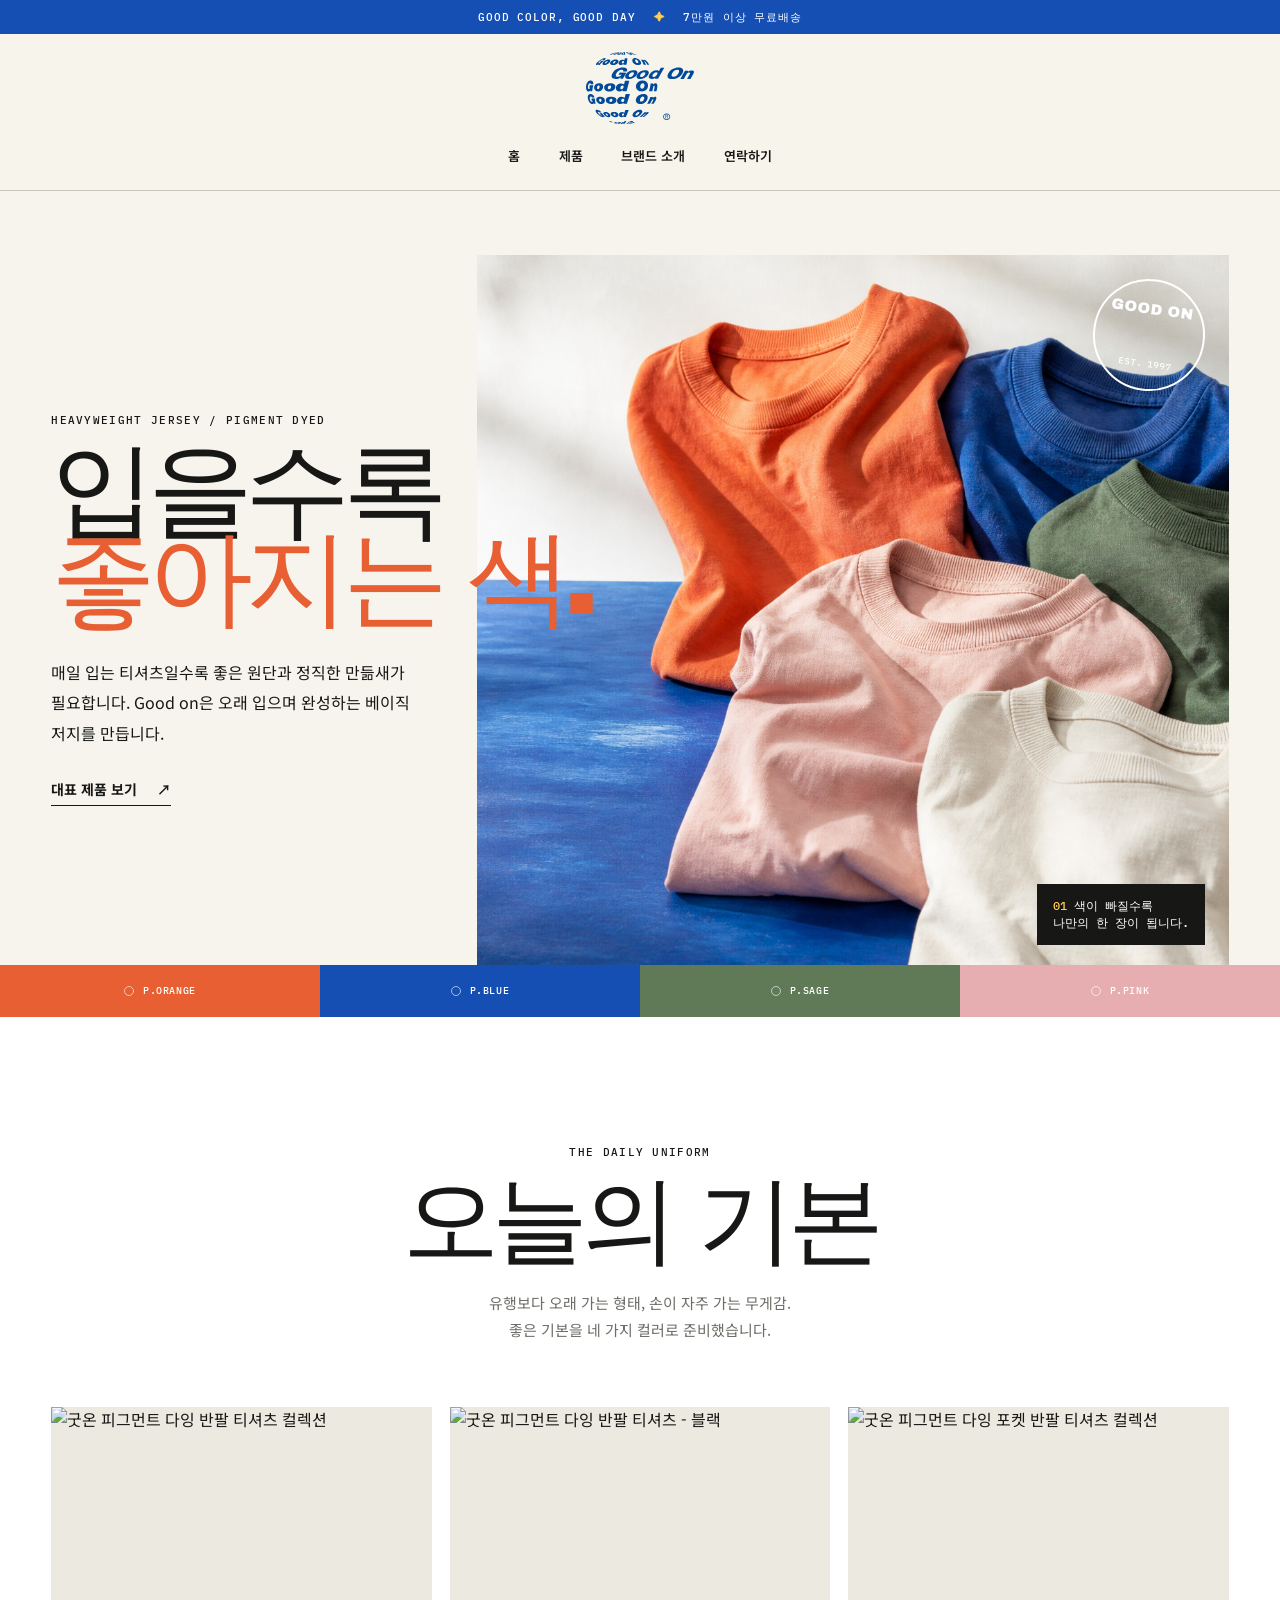
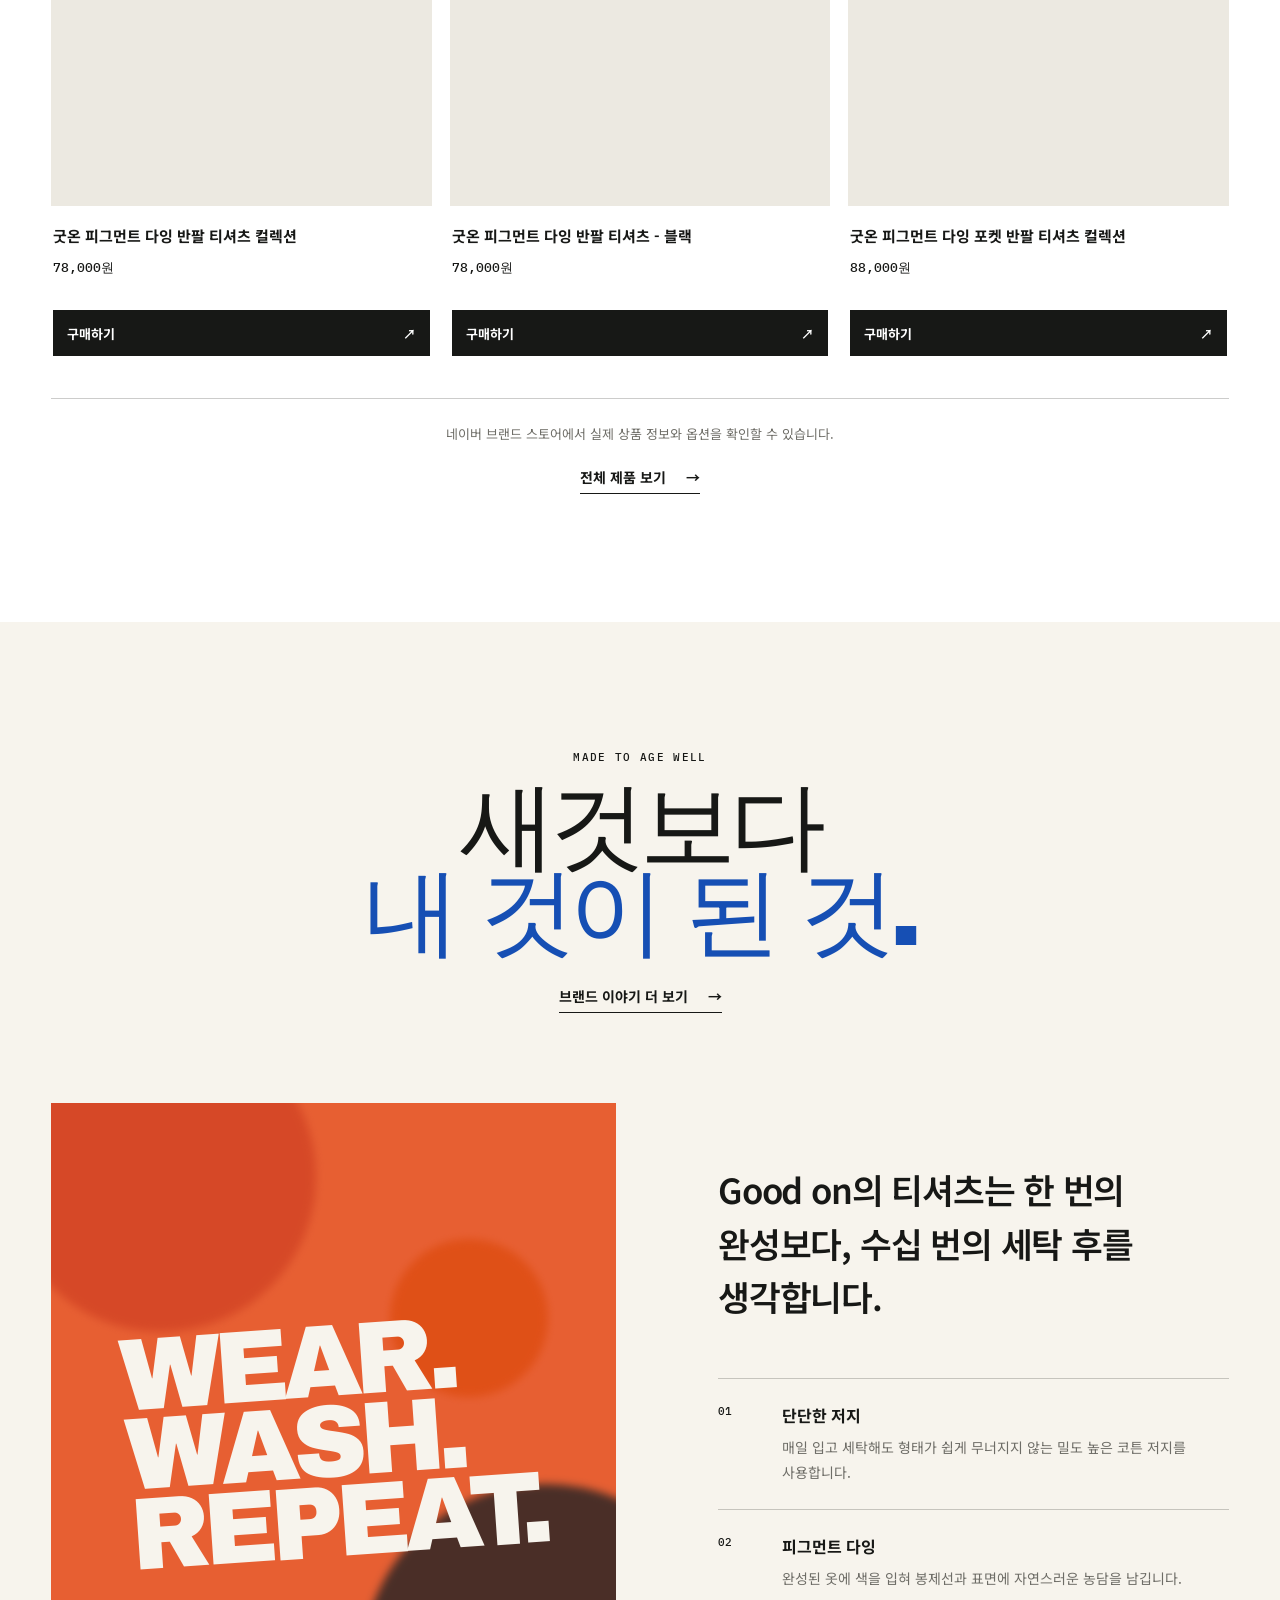
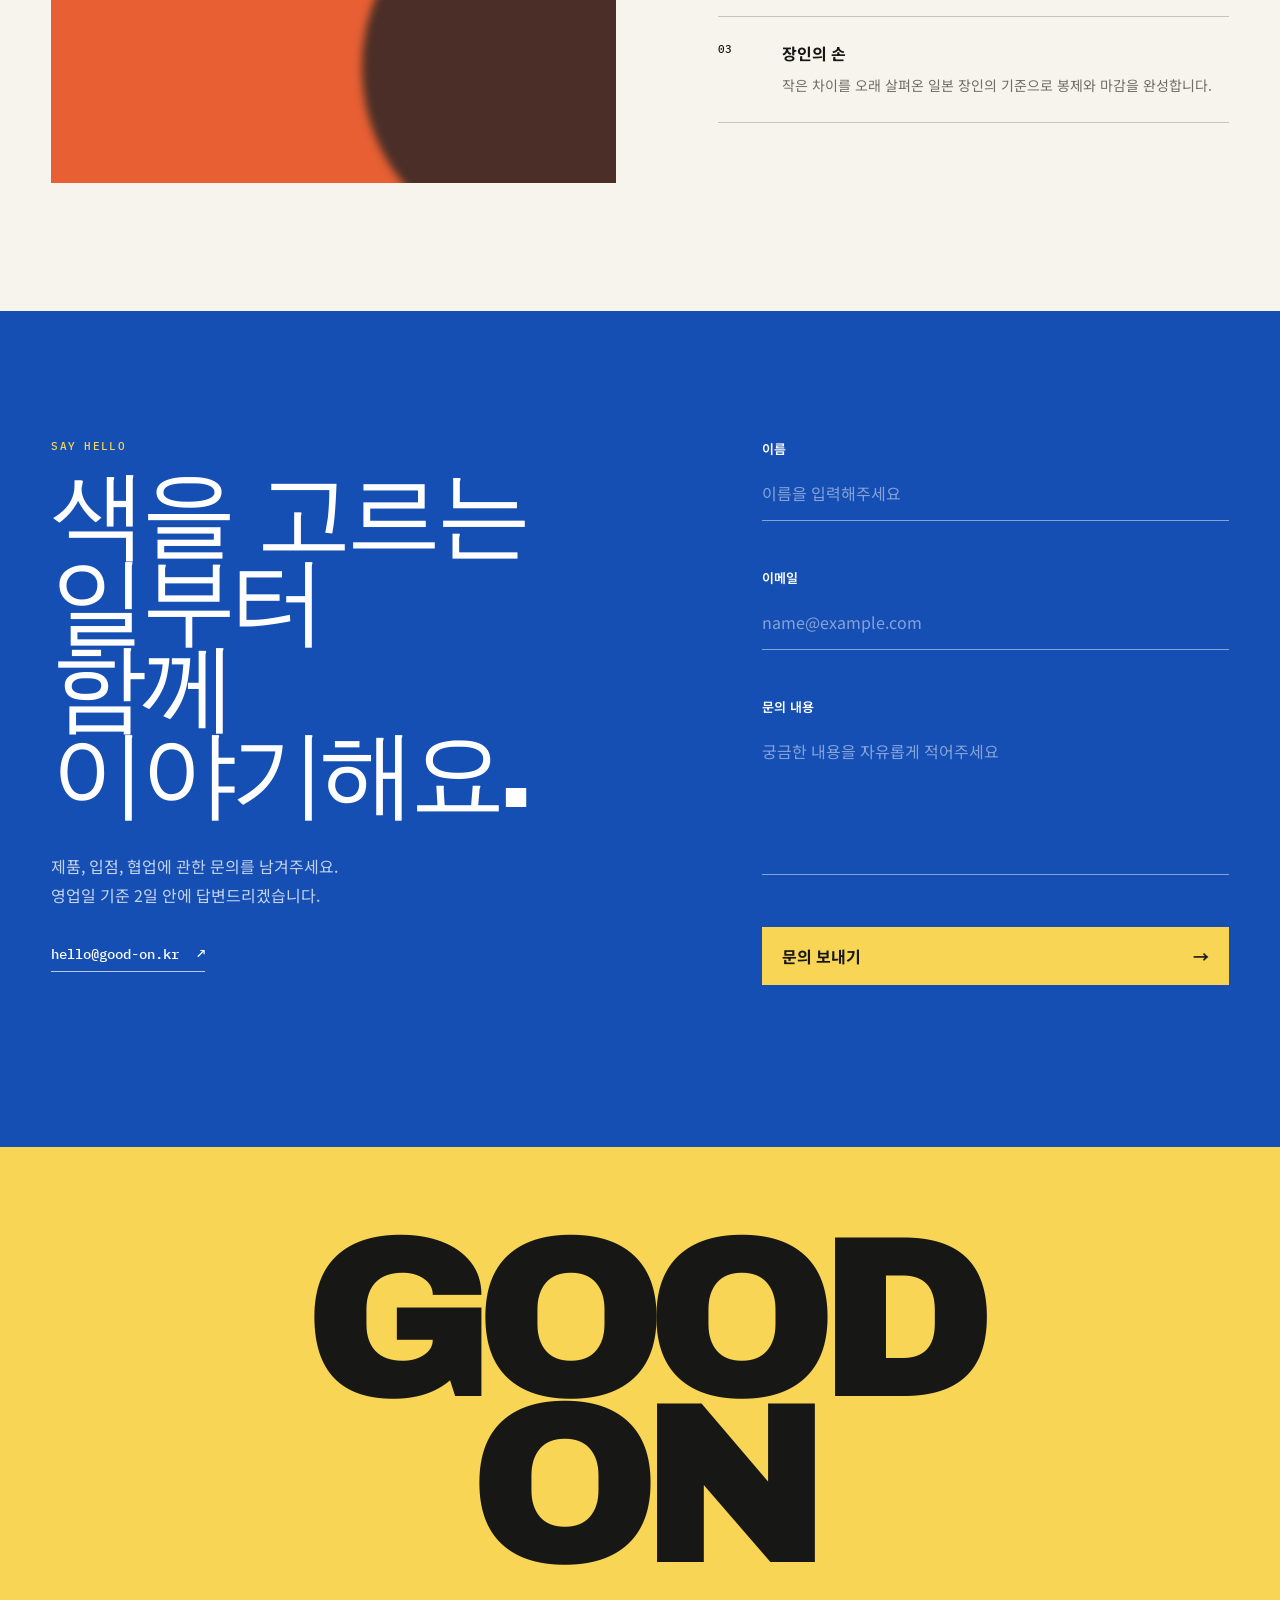
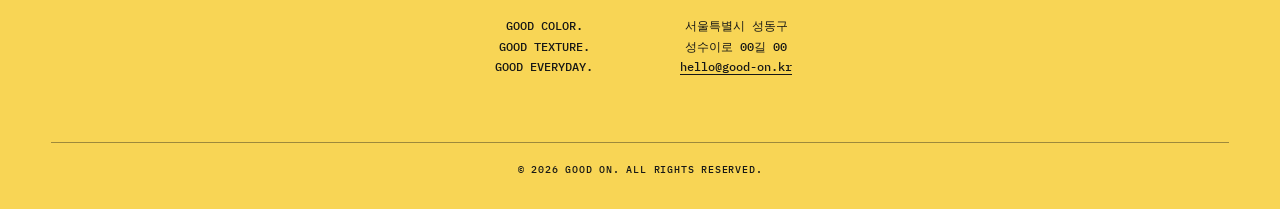
==== index.html @ 2b056177 "Use supplied Good On logo" ====
<!doctype html>
<html lang="ko">
<head>
  <meta charset="utf-8">
  <meta name="viewport" content="width=device-width, initial-scale=1">
  <meta name="description" content="매일 손이 가는 색과 촉감, Good on의 피그먼트 다잉 베이직 저지 컬렉션을 만나보세요.">
  <meta name="theme-color" content="#f7f4ed">
  <title>Good on — 오래 입을수록 좋아지는 티셔츠</title>
  <link rel="preconnect" href="https://fonts.googleapis.com">
  <link rel="preconnect" href="https://fonts.gstatic.com" crossorigin>
  <link href="https://fonts.googleapis.com/css2?family=Archivo+Black&family=IBM+Plex+Mono:wght@400;500&family=Noto+Sans+KR:wght@400;500;600;700&display=swap" rel="stylesheet">
  <link rel="stylesheet" href="styles.css">
</head>
<body>
  <a class="skip-link" href="#main">본문 바로가기</a>

  <div class="announcement" aria-label="안내">
    <p>GOOD COLOR, GOOD DAY <span aria-hidden="true">✦</span> 7만원 이상 무료배송</p>
  </div>

  <header class="site-header" data-header>
    <a class="brand-mark" href="#home" aria-label="Good on 홈">
      <img src="assets/logo_blue.svg" alt="" width="332" height="219" aria-hidden="true">
    </a>

    <nav class="desktop-nav" aria-label="주요 메뉴">
      <a href="#home">홈</a>
      <a href="products.html">제품</a>
      <a href="about.html">브랜드 소개</a>
      <a href="#contact">연락하기</a>
    </nav>

    <button class="menu-toggle" type="button" aria-expanded="false" aria-controls="mobile-menu" data-menu-toggle onclick="toggleMobileMenu()">
      <span class="menu-label">메뉴</span>
      <span class="menu-lines" aria-hidden="true"><i></i><i></i></span>
    </button>

    <nav class="mobile-menu" id="mobile-menu" aria-label="모바일 메뉴" data-mobile-menu hidden>
      <a href="#home">홈</a>
      <a href="products.html">제품</a>
      <a href="about.html">브랜드 소개</a>
      <a href="#contact">연락하기</a>
    </nav>
  </header>

  <main id="main">
    <section class="hero" id="home" aria-labelledby="hero-title">
      <div class="hero-copy reveal">
        <p class="eyebrow">HEAVYWEIGHT JERSEY / PIGMENT DYED</p>
        <h1 id="hero-title"><span>입을수록</span><span>좋아지는 색.</span></h1>
        <p class="hero-lede">매일 입는 티셔츠일수록 좋은 원단과 정직한 만듦새가 필요합니다. Good on은 오래 입으며 완성하는 베이직 저지를 만듭니다.</p>
        <a class="text-link" href="products.html">대표 제품 보기 <span aria-hidden="true">↗</span></a>
      </div>

      <div class="hero-visual reveal" aria-label="다양한 피그먼트 컬러의 Good on 티셔츠">
        <img src="assets/good-on-jersey-hero.png" alt="오렌지, 블루, 그린, 핑크, 아이보리 색상의 피그먼트 다잉 티셔츠" width="1536" height="1024">
        <div class="hero-stamp" aria-hidden="true"><span>GOOD ON</span><small>EST. 1997</small></div>
        <p class="image-note"><span>01</span> 색이 빠질수록<br>나만의 한 장이 됩니다.</p>
      </div>

      <div class="color-ribbon" aria-label="이번 시즌 대표 컬러">
        <span style="--swatch:#e75f32">P.ORANGE</span>
        <span style="--swatch:#164fb4">P.BLUE</span>
        <span style="--swatch:#607a57">P.SAGE</span>
        <span style="--swatch:#e7aeb1">P.PINK</span>
      </div>
    </section>

    <section class="products section-pad" id="products" aria-labelledby="products-title">
      <div class="section-heading reveal">
        <div>
          <p class="eyebrow">THE DAILY UNIFORM</p>
          <h2 id="products-title">오늘의 기본</h2>
        </div>
        <p>유행보다 오래 가는 형태, 손이 자주 가는 무게감.<br>좋은 기본을 네 가지 컬러로 준비했습니다.</p>
      </div>

      <div class="product-grid" data-products data-product-source="products.json" data-limit="3" aria-live="polite" aria-busy="true">
        <p class="product-loading">대표 제품을 불러오는 중입니다.</p>
      </div>
      <div class="products-footer">
        <p>네이버 브랜드 스토어에서 실제 상품 정보와 옵션을 확인할 수 있습니다.</p>
        <a class="text-link" href="products.html">전체 제품 보기 <span aria-hidden="true">→</span></a>
      </div>
    </section>

    <section class="story" id="story" aria-labelledby="story-title">
      <div class="story-intro section-pad reveal">
        <p class="eyebrow">MADE TO AGE WELL</p>
        <h2 id="story-title">새것보다<br><em>내 것이 된 것.</em></h2>
        <a class="text-link story-more" href="about.html">브랜드 이야기 더 보기 <span aria-hidden="true">→</span></a>
      </div>

      <div class="story-grid section-pad">
        <div class="story-color-field reveal" aria-hidden="true">
          <span class="wash wash-a"></span><span class="wash wash-b"></span><span class="wash wash-c"></span>
          <p>WEAR.<br>WASH.<br>REPEAT.</p>
        </div>
        <div class="story-copy reveal">
          <p class="story-lead">Good on의 티셔츠는 한 번의 완성보다, 수십 번의 세탁 후를 생각합니다.</p>
          <div class="story-points">
            <article><span>01</span><div><h3>단단한 저지</h3><p>매일 입고 세탁해도 형태가 쉽게 무너지지 않는 밀도 높은 코튼 저지를 사용합니다.</p></div></article>
            <article><span>02</span><div><h3>피그먼트 다잉</h3><p>완성된 옷에 색을 입혀 봉제선과 표면에 자연스러운 농담을 남깁니다.</p></div></article>
            <article><span>03</span><div><h3>장인의 손</h3><p>작은 차이를 오래 살펴온 일본 장인의 기준으로 봉제와 마감을 완성합니다.</p></div></article>
          </div>
        </div>
      </div>
    </section>

    <section class="contact section-pad" id="contact" aria-labelledby="contact-title">
      <div class="contact-copy reveal">
        <p class="eyebrow">SAY HELLO</p>
        <h2 id="contact-title">색을 고르는 일부터<br>함께 이야기해요.</h2>
        <p>제품, 입점, 협업에 관한 문의를 남겨주세요.<br>영업일 기준 2일 안에 답변드리겠습니다.</p>
        <a href="mailto:hello@good-on.kr">hello@good-on.kr <span aria-hidden="true">↗</span></a>
      </div>

      <form class="contact-form reveal" novalidate data-contact-form>
        <div class="field">
          <label for="name">이름</label>
          <input id="name" name="name" type="text" autocomplete="name" placeholder="이름을 입력해주세요" aria-describedby="name-error">
          <p class="field-error" id="name-error" aria-live="polite"></p>
        </div>
        <div class="field">
          <label for="email">이메일</label>
          <input id="email" name="email" type="email" autocomplete="email" placeholder="name@example.com" aria-describedby="email-error">
          <p class="field-error" id="email-error" aria-live="polite"></p>
        </div>
        <div class="field">
          <label for="message">문의 내용</label>
          <textarea id="message" name="message" rows="5" placeholder="궁금한 내용을 자유롭게 적어주세요" aria-describedby="message-error" style="resize: none"></textarea>
          <p class="field-error" id="message-error" aria-live="polite"></p>
        </div>
        <button class="submit-button" type="submit"><span>문의 보내기</span><span aria-hidden="true">→</span></button>
        <p class="form-status" role="status" aria-live="polite" data-form-status></p>
      </form>
    </section>
  </main>

  <footer class="site-footer">
    <div class="footer-logo" aria-label="Good on">GOOD<br>ON</div>
    <div class="footer-meta">
      <p>GOOD COLOR.<br>GOOD TEXTURE.<br>GOOD EVERYDAY.</p>
      <p>서울특별시 성동구<br>성수이로 00길 00<br><a href="mailto:hello@good-on.kr">hello@good-on.kr</a></p>
    </div>
    <p class="copyright">© <span data-year></span> GOOD ON. ALL RIGHTS RESERVED.</p>
  </footer>

  <script src="script.js"></script>
</body>
</html>
---- styles.css ----
:root {
  --paper: #f7f4ed;
  --ink: #171816;
  --orange: #e75f32;
  --blue: #164fb4;
  --sage: #607a57;
  --pink: #e7aeb1;
  --line: rgba(23, 24, 22, .22);
  --muted: #6e6d67;
  --focus: #0b57d0;
  --track: #e4dfd5;
  --thumb: #6f706a;
  --thumb-hover: #3d3e3a;
  --font-display: "Archivo Black", Impact, sans-serif;
  --font-body: "Noto Sans KR", sans-serif;
  --font-mono: "IBM Plex Mono", monospace;
}

* { box-sizing: border-box; }
html { scroll-behavior: smooth; scrollbar-color: var(--thumb) var(--track); scrollbar-width: thin; }
body { margin: 0; color: var(--ink); background: var(--paper); font-family: var(--font-body); word-break: keep-all; }
body.menu-open { overflow: hidden; }
::-webkit-scrollbar { width: 10px; height: 10px; }
::-webkit-scrollbar-track { background: var(--track); }
::-webkit-scrollbar-thumb { background: var(--thumb); border: 2px solid var(--track); border-radius: 999px; }
::-webkit-scrollbar-thumb:hover { background: var(--thumb-hover); }
img { display: block; max-width: 100%; }
a { color: inherit; text-decoration: none; }
button, input, textarea { font: inherit; }
button, a { -webkit-tap-highlight-color: transparent; }
button { cursor: pointer; }
::selection { color: var(--paper); background: var(--blue); }

.skip-link { position: fixed; z-index: 1000; top: 10px; left: 10px; padding: 12px 16px; color: #fff; background: var(--ink); transform: translateY(-140%); transition: transform .2s ease; }
.skip-link:focus { transform: translateY(0); }
:focus-visible { outline: 3px solid var(--focus); outline-offset: 4px; }

.announcement { display: grid; place-items: center; min-height: 34px; padding: 6px 20px; color: #fff; background: var(--blue); font: 500 11px/1.3 var(--font-mono); letter-spacing: .08em; text-align: center; }
.announcement p { margin: 0; }
.announcement span { margin: 0 10px; color: #ffcc54; }

.site-header { position: relative; z-index: 50; display: grid; justify-items: center; gap: 10px; min-height: 116px; padding: 18px clamp(20px, 4vw, 64px) 13px; border-bottom: 1px solid var(--line); background: rgba(247, 244, 237, .96); }
.site-header.is-sticky { position: sticky; top: 0; min-height: 96px; padding-block: 12px 10px; box-shadow: 0 6px 24px rgba(23, 24, 22, .07); }
.brand-mark { display: inline-flex; align-items: center; justify-content: center; }
.brand-mark img { width: clamp(96px, 8.5vw, 118px); height: auto; }
.desktop-nav { display: flex; justify-content: center; gap: clamp(22px, 3vw, 46px); font-size: 13px; font-weight: 600; }
.desktop-nav a { position: relative; padding: 12px 0; }
.desktop-nav a::after { position: absolute; right: 0; bottom: 6px; left: 0; height: 2px; background: var(--orange); content: ""; transform: scaleX(0); transition: transform .2s ease; }
.desktop-nav a:hover::after, .desktop-nav a:focus-visible::after, .desktop-nav a[aria-current="page"]::after { transform: scaleX(1); }
.menu-toggle { position: absolute; top: 50%; right: clamp(20px, 4vw, 64px); display: none; align-items: center; gap: 10px; padding: 10px 0; border: 0; background: transparent; transform: translateY(-50%); }
.menu-lines { display: grid; gap: 6px; width: 24px; }
.menu-lines i { display: block; height: 2px; background: currentColor; transition: transform .25s ease; }
.mobile-menu { position: fixed; inset: 128px 0 0; z-index: 40; padding: 30px 24px; background: var(--paper); }
.mobile-menu a { display: block; padding: 18px 0; border-bottom: 1px solid var(--line); font: 400 36px/1 var(--font-display); }
.mobile-menu a[aria-current="page"] { color: var(--orange); }

.eyebrow { margin: 0 0 18px; font: 500 11px/1.4 var(--font-mono); letter-spacing: .12em; }
.section-pad { padding: clamp(78px, 10vw, 150px) clamp(20px, 4vw, 64px); }

.hero { display: grid; grid-template-columns: minmax(330px, .82fr) 1.45fr; min-height: calc(100svh - 128px); padding: clamp(36px, 5vw, 76px) clamp(20px, 4vw, 64px) 0; overflow: hidden; }
.hero-copy { align-self: center; z-index: 2; padding-right: clamp(20px, 4vw, 70px); }
.hero h1 { margin: 0; font: 400 clamp(58px, 8.2vw, 138px)/.84 var(--font-display); letter-spacing: -.075em; }
.hero h1 span { display: block; white-space: nowrap; }
.hero h1 span:last-child { color: var(--orange); }
.hero-lede { max-width: 500px; margin: 34px 0 28px; font-size: clamp(15px, 1.25vw, 18px); line-height: 1.9; }
.text-link { display: inline-flex; align-items: center; gap: 20px; padding-bottom: 6px; border-bottom: 1px solid currentColor; font-size: 14px; font-weight: 700; }
.text-link span { transition: transform .2s ease; }
.text-link:hover span { transform: translate(3px, -3px); }
.hero-visual { position: relative; align-self: center; height: clamp(620px, calc(100svh - 190px), 820px); min-height: 0; background: var(--blue); overflow: hidden; }
.hero-visual img { width: 100%; height: 100%; min-height: 0; object-fit: cover; object-position: center; }
.hero-stamp { position: absolute; top: 24px; right: 24px; display: grid; place-items: center; width: 112px; height: 112px; color: #fff; border: 2px solid #fff; border-radius: 50%; font: 400 15px/1 var(--font-display); transform: rotate(8deg); }
.hero-stamp small { font: 500 9px/1 var(--font-mono); letter-spacing: .1em; }
.image-note { position: absolute; right: 24px; bottom: 20px; margin: 0; padding: 13px 16px; color: #fff; background: var(--ink); font: 500 12px/1.45 var(--font-mono); }
.image-note span { color: #ffcc54; }
.color-ribbon { grid-column: 1 / -1; display: grid; grid-template-columns: repeat(4, 1fr); min-height: 52px; margin: 0 calc(clamp(20px, 4vw, 64px) * -1); align-self: end; }
.color-ribbon span { display: flex; align-items: center; justify-content: center; gap: 9px; color: #fff; background: var(--swatch); font: 500 10px/1 var(--font-mono); letter-spacing: .06em; }
.color-ribbon span::before { width: 8px; height: 8px; border: 1px solid rgba(255,255,255,.6); border-radius: 50%; content: ""; }

.products { background: #fff; }
.section-heading { display: grid; justify-items: center; gap: 24px; margin-bottom: 64px; text-align: center; }
.section-heading h2, .story h2, .contact h2 { margin: 0; font: 400 clamp(52px, 7.5vw, 116px)/.9 var(--font-display); letter-spacing: -.065em; }
.section-heading > p { max-width: 560px; margin: 0; color: var(--muted); font-size: 15px; line-height: 1.8; }
.product-grid { display: grid; grid-template-columns: repeat(3, 1fr); gap: 18px; }
.product-card { display: flex; min-width: 0; flex-direction: column; }
.product-image { position: relative; aspect-ratio: 1 / 1.05; overflow: hidden; background: #ece9e1; }
.product-image::after { position: absolute; inset: auto 0 0; height: 22%; background: linear-gradient(transparent, rgba(0,0,0,.14)); content: ""; opacity: 0; transition: opacity .3s ease; }
.product-image img { width: 100%; height: 100%; object-fit: cover; transition: transform .5s cubic-bezier(.2,.7,.2,1); }
.product-card:hover .product-image img { transform: scale(1.035); }
.product-card:hover .product-image::after { opacity: 1; }
.product-info { display: flex; min-height: 150px; flex: 1; flex-direction: column; align-items: stretch; padding: 18px 2px 0; }
.product-info h3 { margin: 0; font-size: 15px; line-height: 1.55; }
.product-price { display: block; margin-top: 12px; font: 500 13px/1.4 var(--font-mono); }
.buy-button { display: flex; align-items: center; justify-content: space-between; min-height: 46px; margin-top: auto; padding: 0 14px; color: #fff; background: var(--ink); font-size: 13px; font-weight: 700; transition: color .2s ease, background .2s ease, transform .2s ease; }
.buy-button:hover { color: var(--ink); background: #f8d555; }
.buy-button:active { transform: translateY(2px); }
.products-footer { display: grid; justify-items: center; gap: 22px; margin-top: 42px; padding-top: 24px; border-top: 1px solid var(--line); text-align: center; }
.products-footer p { max-width: 540px; margin: 0; color: var(--muted); font-size: 13px; line-height: 1.7; }
.product-loading, .product-error { grid-column: 1 / -1; min-height: 240px; margin: 0; padding: 40px; border: 1px solid var(--line); font-size: 14px; }
.product-loading { color: var(--muted); }
.product-error { color: #9b2f1c; }

.catalog-hero { display: grid; justify-items: center; gap: 32px; padding-top: clamp(76px, 9vw, 140px); padding-bottom: clamp(64px, 8vw, 112px); border-bottom: 1px solid var(--line); text-align: center; }
.catalog-title-block h1 { margin: 0; font: 400 clamp(64px, 9.5vw, 150px)/.82 var(--font-display); letter-spacing: -.075em; }
.catalog-title-block h1 em { color: var(--orange); font-style: normal; }
.catalog-intro { max-width: 680px; margin: 0; font-size: clamp(16px, 1.45vw, 21px); font-weight: 500; line-height: 1.85; }
.catalog { background: #fff; }
.catalog-bar { display: flex; align-items: center; justify-content: space-between; margin-bottom: 42px; padding-bottom: 16px; border-bottom: 1px solid var(--ink); }
.catalog-bar h2 { margin: 0; font-size: 18px; }
.catalog-bar p { margin: 0; font: 500 11px/1.4 var(--font-mono); letter-spacing: .06em; }
.catalog-grid { grid-template-columns: repeat(4, 1fr); gap: 54px 18px; }
.catalog-grid .product-info { min-height: 174px; }

.story { background: var(--paper); }
.story-intro { display: grid; justify-items: center; padding-bottom: clamp(48px, 7vw, 92px); text-align: center; }
.story h2 em { color: var(--blue); font-style: normal; }
.story-more { margin-top: 30px; }
.story-grid { display: grid; grid-template-columns: 1.05fr .95fr; gap: clamp(50px, 8vw, 130px); padding-top: 0; }
.story-color-field { position: relative; display: grid; place-items: center; min-height: 680px; background: var(--orange); overflow: hidden; isolation: isolate; }
.story-color-field p { z-index: 2; margin: 0; color: var(--paper); font: 400 clamp(64px, 8vw, 132px)/.78 var(--font-display); letter-spacing: -.07em; transform: rotate(-4deg); }
.wash { position: absolute; border-radius: 50%; filter: blur(4px); mix-blend-mode: multiply; opacity: .75; }
.wash-a { width: 55%; aspect-ratio: 1; top: -12%; left: -8%; background: var(--pink); }
.wash-b { width: 65%; aspect-ratio: 1; right: -20%; bottom: -10%; background: var(--blue); }
.wash-c { width: 28%; aspect-ratio: 1; right: 12%; top: 20%; background: #f5c845; }
.story-copy { align-self: center; }
.story-lead { margin: 0 0 54px; font-size: clamp(22px, 2.7vw, 38px); font-weight: 600; line-height: 1.55; letter-spacing: -.035em; }
.story-points { border-top: 1px solid var(--line); }
.story-points article { display: grid; grid-template-columns: 44px 1fr; gap: 20px; padding: 24px 0; border-bottom: 1px solid var(--line); }
.story-points span { font: 500 11px/1.5 var(--font-mono); }
.story-points h3 { margin: 0 0 8px; font-size: 16px; }
.story-points p { margin: 0; color: var(--muted); font-size: 14px; line-height: 1.8; }

.contact { display: grid; grid-template-columns: 1fr .8fr; gap: clamp(60px, 10vw, 170px); color: #fff; background: var(--blue); }
.contact .eyebrow { color: #f8d555; }
.contact h2 { max-width: 780px; }
.contact-copy > p:not(.eyebrow) { margin: 34px 0 30px; color: rgba(255,255,255,.75); line-height: 1.8; }
.contact-copy > a { display: inline-flex; gap: 18px; padding-bottom: 7px; border-bottom: 1px solid rgba(255,255,255,.7); font: 500 14px/1.4 var(--font-mono); }
.contact-form { align-self: end; }
.field { margin-bottom: 22px; }
.field label { display: block; margin-bottom: 8px; font-size: 13px; font-weight: 600; }
.field input, .field textarea { width: 100%; padding: 15px 0; color: #fff; border: 0; border-bottom: 1px solid rgba(255,255,255,.48); border-radius: 0; outline: 0; background: transparent; }
.field input::placeholder, .field textarea::placeholder { color: rgba(255,255,255,.48); }
.field input:focus, .field textarea:focus { border-color: #f8d555; box-shadow: 0 1px 0 #f8d555; }
.field textarea { min-height: 122px; resize: none; }
.field-error { min-height: 19px; margin: 6px 0 0; color: #ffdf77; font-size: 12px; }
.field [aria-invalid="true"] { border-color: #ffdf77; }
.submit-button { display: flex; align-items: center; justify-content: space-between; width: 100%; min-height: 58px; padding: 0 20px; color: var(--ink); border: 0; background: #f8d555; font-weight: 700; transition: background .2s ease, transform .2s ease; }
.submit-button:hover { background: #fff0a6; }
.submit-button:active { transform: translateY(2px); }
.form-status { min-height: 22px; margin: 12px 0 0; color: #fff; font-size: 13px; }

/* Brand story — centered and spacious, with pigment color as the signature. */
.about-page { overflow: hidden; }
.about-hero { display: grid; justify-items: center; min-height: calc(100svh - 150px); align-content: center; text-align: center; }
.about-logo { display: inline-flex; gap: .05em; margin: clamp(18px, 4vw, 48px) 0 clamp(30px, 5vw, 64px); font: 400 clamp(70px, 14vw, 210px)/.72 var(--font-display); letter-spacing: -.09em; transform: skew(-4deg); }
.about-logo span:last-child { color: var(--orange); }
.about-hero h1, .origin h2, .craft h2, .dye-story h2, .about-cta h2 { margin: 0; font: 400 clamp(48px, 7.2vw, 112px)/.96 var(--font-display); letter-spacing: -.065em; }
.about-lede, .about-copy { max-width: 720px; margin: clamp(28px, 4vw, 50px) auto 0; color: var(--muted); font-size: clamp(15px, 1.4vw, 19px); line-height: 2; }
.scroll-cue { display: grid; justify-items: center; gap: 10px; margin-top: clamp(42px, 6vw, 78px); font: 500 10px/1.4 var(--font-mono); letter-spacing: .12em; }
.scroll-cue span { font-size: 20px; }
.about-image { position: relative; width: calc(100% - clamp(40px, 8vw, 128px)); max-width: 1440px; margin: 0 auto; background: var(--blue); }
.about-image img { width: 100%; height: clamp(420px, 65vw, 850px); object-fit: cover; }
.about-image figcaption { position: absolute; right: 18px; bottom: 16px; margin: 0; padding: 8px 10px; color: #fff; background: var(--ink); font: 500 9px/1.4 var(--font-mono); letter-spacing: .08em; }
.origin, .craft, .dye-story, .about-cta { text-align: center; }
.origin { display: grid; justify-items: center; background: #fff; }
.origin-year { margin: 10px 0 24px; color: var(--orange); font: 400 clamp(120px, 25vw, 360px)/.82 var(--font-display); letter-spacing: -.08em; }
.craft { background: var(--paper); }
.craft h2 em { color: var(--blue); font-style: normal; }
.craft-grid { display: grid; grid-template-columns: repeat(3, 1fr); max-width: 1280px; margin: clamp(56px, 8vw, 110px) auto 0; border-top: 1px solid var(--line); border-bottom: 1px solid var(--line); }
.craft-card { padding: clamp(36px, 5vw, 70px) clamp(22px, 3vw, 44px); }
.craft-card + .craft-card { border-left: 1px solid var(--line); }
.craft-card > span { font: 500 10px/1.4 var(--font-mono); letter-spacing: .1em; }
.craft-card h3 { margin: 26px 0 16px; font-size: clamp(19px, 2vw, 27px); }
.craft-card p { margin: 0; color: var(--muted); font-size: 14px; line-height: 1.9; }
.dye-story { color: #fff; background: var(--blue); }
.dye-story .eyebrow { color: #f8d555; }
.dye-story .about-copy { color: rgba(255,255,255,.8); }
.dye-steps { display: grid; grid-template-columns: repeat(4, 1fr); max-width: 1100px; margin: clamp(58px, 8vw, 100px) auto 0; padding: 0; list-style: none; border: 1px solid rgba(255,255,255,.45); }
.dye-steps li { position: relative; display: grid; justify-items: center; gap: 10px; padding: 34px 14px; }
.dye-steps li + li { border-left: 1px solid rgba(255,255,255,.45); }
.dye-steps li:not(:last-child)::after { position: absolute; top: 50%; right: -7px; z-index: 1; width: 12px; height: 12px; border-top: 1px solid #fff; border-right: 1px solid #fff; background: var(--blue); content: ""; transform: translateY(-50%) rotate(45deg); }
.dye-steps span, .dye-steps small { font: 500 9px/1.3 var(--font-mono); letter-spacing: .1em; }
.dye-steps strong { font-size: 18px; }
.dye-facts { display: grid; grid-template-columns: repeat(3, 1fr); max-width: 1100px; margin: 24px auto 0; }
.dye-facts p { display: grid; gap: 10px; margin: 0; padding: 26px 14px; }
.dye-facts strong { color: #f8d555; font: 400 clamp(24px, 3vw, 44px)/1 var(--font-display); }
.dye-facts span { color: rgba(255,255,255,.7); font-size: 12px; }
.about-cta { display: grid; justify-items: center; background: #fff; }
.about-button { display: inline-flex; align-items: center; gap: 34px; min-height: 58px; margin-top: 42px; padding: 0 24px; color: #fff; background: var(--ink); font-size: 14px; font-weight: 700; transition: color .2s ease, background .2s ease, transform .2s ease; }
.about-button:hover { color: var(--ink); background: #f8d555; }
.about-button:active { transform: translateY(2px); }
.official-note { margin: 50px 0 0; color: var(--muted); font-size: 12px; }
.official-note a { color: var(--ink); text-decoration: underline; text-underline-offset: 4px; }

.site-footer { display: grid; justify-items: center; gap: 48px; padding: clamp(50px, 7vw, 96px) clamp(20px, 4vw, 64px) 32px; background: #f8d555; text-align: center; }
.site-footer > * { min-width: 0; }
.footer-logo { font: 400 clamp(96px, 18vw, 260px)/.72 var(--font-display); letter-spacing: -.09em; }
.footer-meta { display: grid; grid-template-columns: 1fr 1fr; gap: 80px; font: 500 12px/1.7 var(--font-mono); }
.footer-meta p { margin: 0; }
.footer-meta a { text-decoration: underline; text-underline-offset: 3px; }
.copyright { width: 100%; margin: 16px 0 0; padding-top: 20px; border-top: 1px solid rgba(23,24,22,.4); font: 500 10px/1.4 var(--font-mono); letter-spacing: .08em; }

.reveal { opacity: 0; transform: translateY(22px); transition: opacity .7s ease, transform .7s cubic-bezier(.2,.7,.2,1); }
.reveal.is-visible { opacity: 1; transform: none; }

@media (max-width: 900px) {
  .site-header { min-height: 76px; display: flex; align-items: center; justify-content: center; padding-block: 14px; }
  .site-header.is-sticky { min-height: 68px; padding-block: 12px; }
  .desktop-nav { display: none; }
  .brand-mark img { width: 80px; }
  .menu-toggle { display: flex; }
  .mobile-menu { inset-block-start: 110px; text-align: center; }
  .hero { grid-template-columns: 1fr; min-height: auto; padding-top: 52px; }
  .hero-copy { padding: 0 0 48px; }
  .hero h1 { font-size: clamp(55px, 14vw, 98px); }
  .hero-visual { height: 520px; min-height: 0; }
  .hero-visual img { min-height: 0; }
  .hero-visual img { object-position: 57% center; }
  .color-ribbon { grid-template-columns: 1fr 1fr; }
  .section-heading { display: block; }
  .section-heading > p { margin-top: 28px; }
  .product-grid { grid-template-columns: 1fr 1fr; }
  .catalog-intro { max-width: 680px; }
  .catalog-grid { grid-template-columns: repeat(2, 1fr); }
  .story-grid, .contact { grid-template-columns: 1fr; }
  .story-color-field { min-height: 520px; }
  .contact-form { max-width: 650px; }
  .craft-grid { grid-template-columns: 1fr; max-width: 720px; }
  .craft-card + .craft-card { border-top: 1px solid var(--line); border-left: 0; }
}

@media (max-width: 580px) {
  .announcement { min-height: 30px; font-size: 9px; }
  .site-header { min-height: 68px; }
  .mobile-menu { inset-block-start: 98px; }
  .hero { padding-top: 38px; }
  .hero h1 { font-size: clamp(49px, 15vw, 74px); }
  .hero h1 span:last-child { margin-top: 7px; }
  .hero-lede { margin-top: 26px; font-size: 14px; line-height: 1.75; }
  .hero-visual { height: 415px; min-height: 0; }
  .hero-visual img { min-height: 0; }
  .hero-stamp { top: 14px; right: 14px; width: 84px; height: 84px; font-size: 11px; }
  .image-note { right: 12px; bottom: 12px; font-size: 10px; }
  .color-ribbon span { min-height: 42px; font-size: 9px; }
  .section-heading h2, .story h2, .contact h2 { font-size: clamp(48px, 14vw, 68px); }
  .product-grid { grid-template-columns: 1fr; gap: 46px; }
  .product-image { aspect-ratio: 1 / 1.02; }
  .product-info { min-height: 142px; }
  .products-footer { display: block; }
  .products-footer .text-link { margin-top: 22px; }
  .catalog-title-block h1 { font-size: clamp(58px, 17vw, 78px); }
  .catalog { padding-top: 64px; }
  .catalog-grid { grid-template-columns: 1fr; gap: 54px; }
  .catalog-grid .product-info { min-height: 148px; }
  .story-color-field { min-height: 410px; }
  .story-color-field p { font-size: clamp(62px, 22vw, 92px); }
  .story-lead { font-size: 21px; }
  .contact { gap: 64px; }
  .about-hero { min-height: calc(100svh - 98px); }
  .about-logo { font-size: clamp(65px, 24vw, 112px); }
  .about-image { width: 100%; }
  .about-image img { height: 430px; object-position: 57% center; }
  .origin-year { font-size: clamp(110px, 39vw, 190px); }
  .dye-steps { grid-template-columns: 1fr 1fr; }
  .dye-steps li:nth-child(3) { border-left: 0; }
  .dye-steps li:nth-child(n+3) { border-top: 1px solid rgba(255,255,255,.45); }
  .dye-steps li:nth-child(2)::after { display: none; }
  .dye-facts { grid-template-columns: 1fr; }
  .dye-facts p + p { border-top: 1px solid rgba(255,255,255,.24); }
  .footer-logo { font-size: clamp(92px, 29vw, 126px); }
  .footer-meta { grid-template-columns: 1fr; gap: 24px; }
  .copyright { margin-top: 0; }
}

@media (prefers-reduced-motion: reduce) {
  html { scroll-behavior: auto; }
  *, *::before, *::after { scroll-behavior: auto !important; transition-duration: .01ms !important; animation-duration: .01ms !important; animation-iteration-count: 1 !important; }
  .reveal { opacity: 1; transform: none; }
}

@media (forced-colors: active) {
  html { scrollbar-color: auto; }
  .color-ribbon span, .contact, .announcement { border: 1px solid CanvasText; }
}
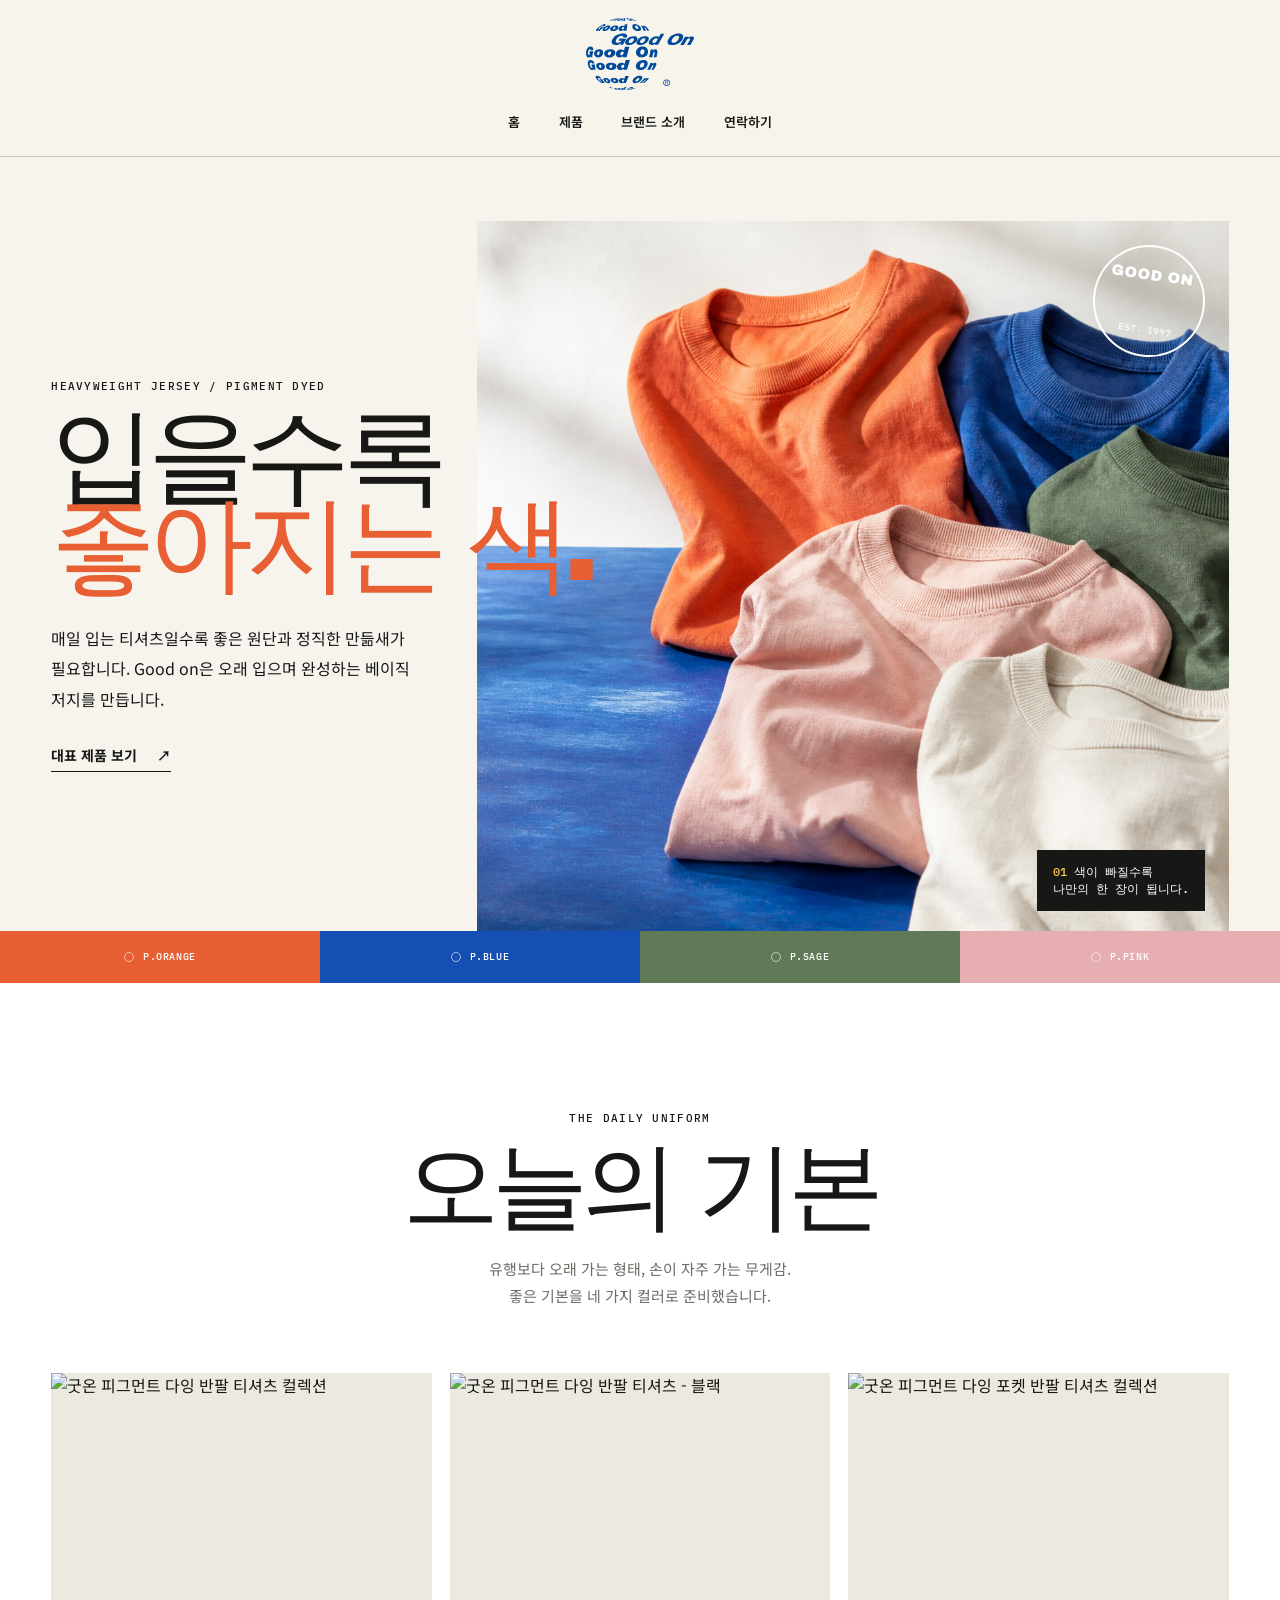
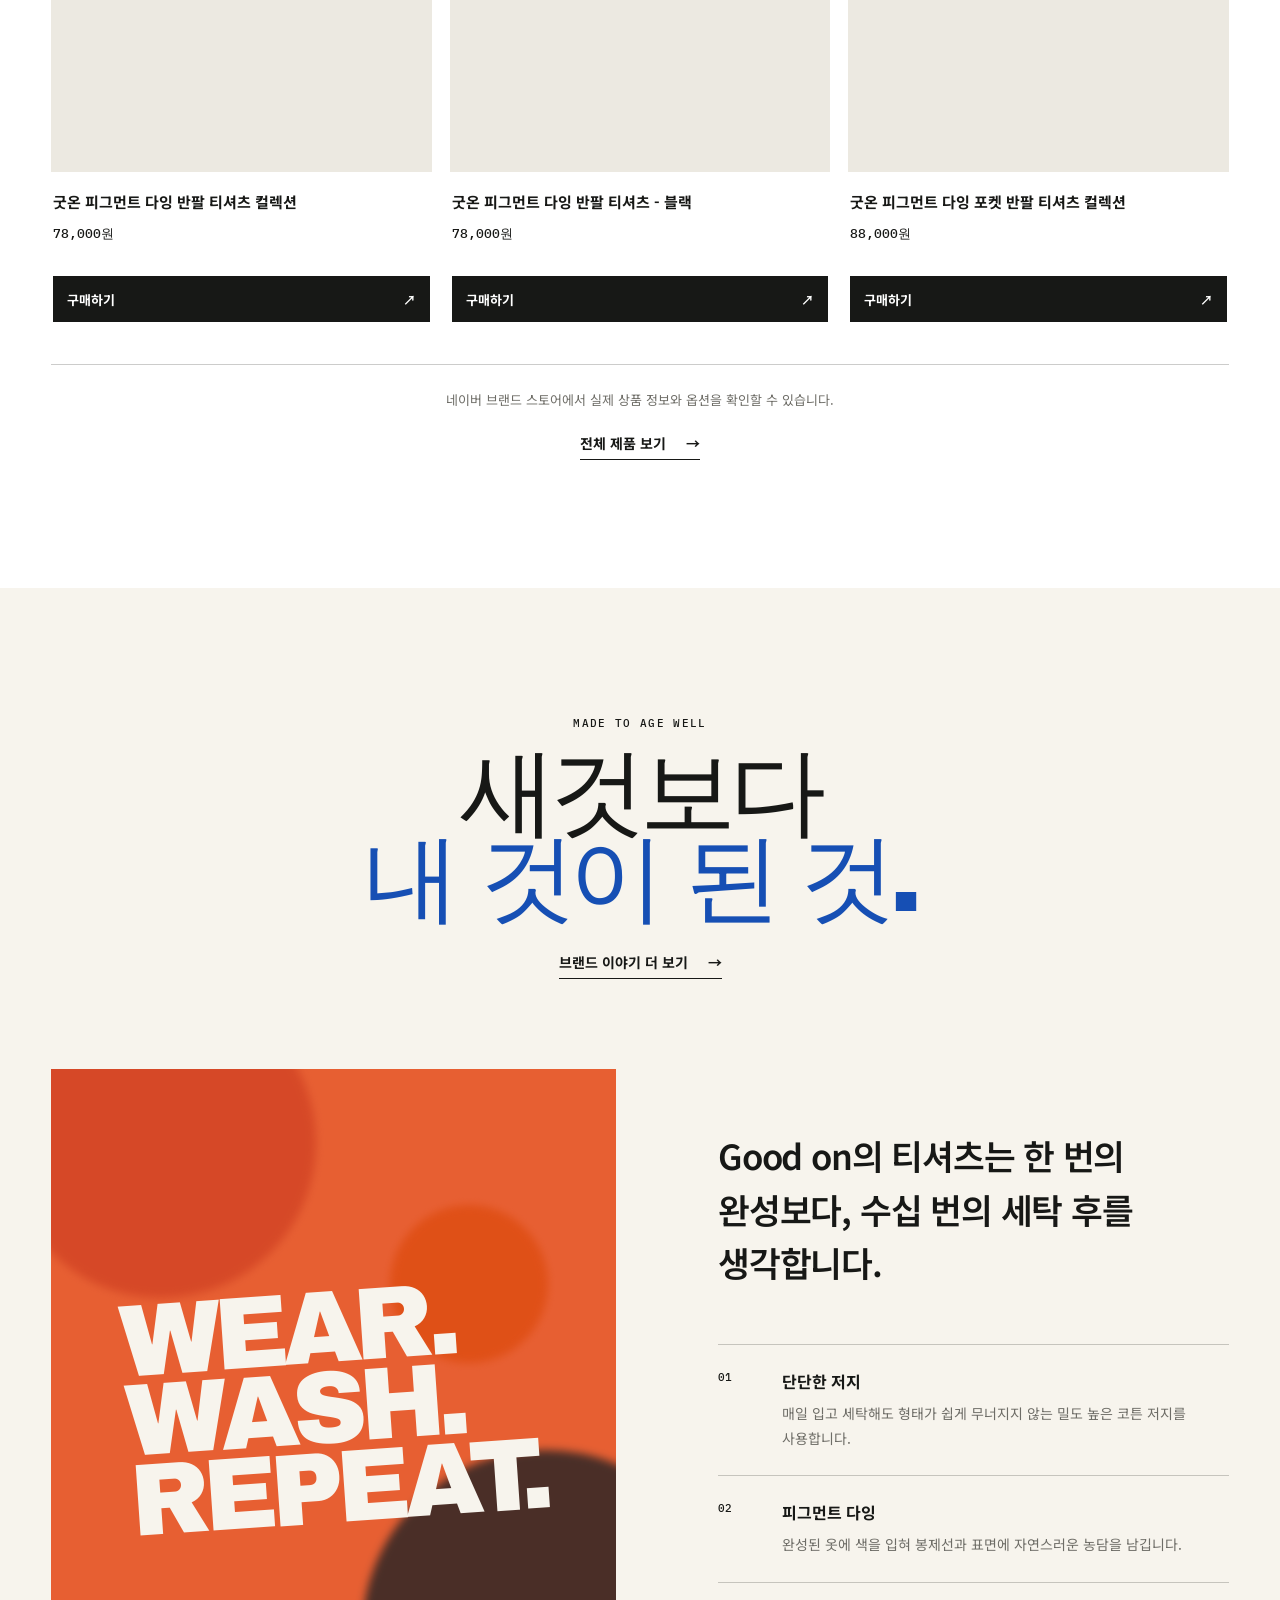
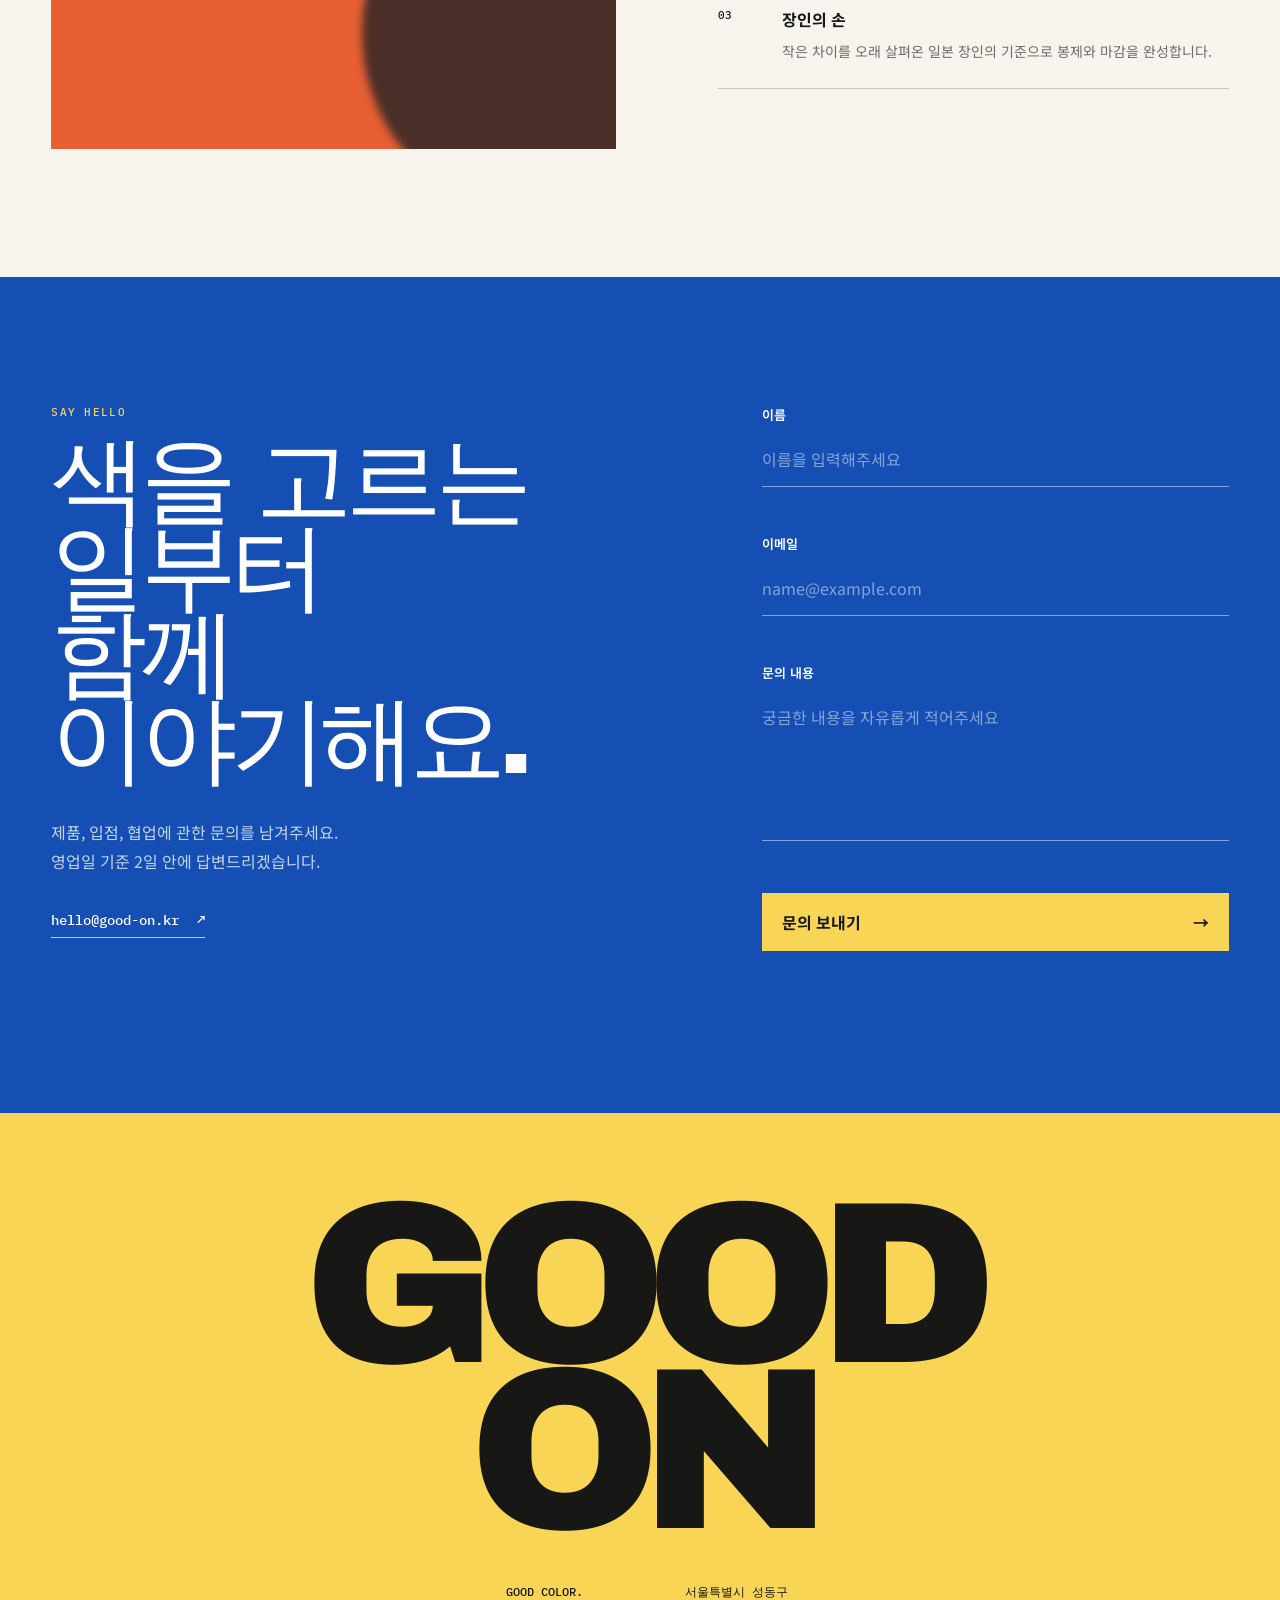
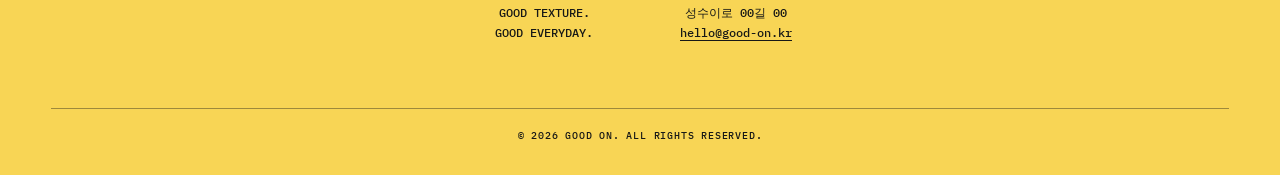
==== commit b1d73e30: "Remove announcement bar" ====
--- a/index.html
+++ b/index.html
@@ -13,10 +13,6 @@
 </head>
 <body>
   <a class="skip-link" href="#main">본문 바로가기</a>
-
-  <div class="announcement" aria-label="안내">
-    <p>GOOD COLOR, GOOD DAY <span aria-hidden="true">✦</span> 7만원 이상 무료배송</p>
-  </div>
 
   <header class="site-header" data-header>
     <a class="brand-mark" href="#home" aria-label="Good on 홈">
--- a/styles.css
+++ b/styles.css
@@ -34,10 +34,6 @@
 .skip-link { position: fixed; z-index: 1000; top: 10px; left: 10px; padding: 12px 16px; color: #fff; background: var(--ink); transform: translateY(-140%); transition: transform .2s ease; }
 .skip-link:focus { transform: translateY(0); }
 :focus-visible { outline: 3px solid var(--focus); outline-offset: 4px; }
-
-.announcement { display: grid; place-items: center; min-height: 34px; padding: 6px 20px; color: #fff; background: var(--blue); font: 500 11px/1.3 var(--font-mono); letter-spacing: .08em; text-align: center; }
-.announcement p { margin: 0; }
-.announcement span { margin: 0 10px; color: #ffcc54; }
 
 .site-header { position: relative; z-index: 50; display: grid; justify-items: center; gap: 10px; min-height: 116px; padding: 18px clamp(20px, 4vw, 64px) 13px; border-bottom: 1px solid var(--line); background: rgba(247, 244, 237, .96); }
 .site-header.is-sticky { position: sticky; top: 0; min-height: 96px; padding-block: 12px 10px; box-shadow: 0 6px 24px rgba(23, 24, 22, .07); }
@@ -208,7 +204,7 @@
   .desktop-nav { display: none; }
   .brand-mark img { width: 80px; }
   .menu-toggle { display: flex; }
-  .mobile-menu { inset-block-start: 110px; text-align: center; }
+  .mobile-menu { inset-block-start: 76px; text-align: center; }
   .hero { grid-template-columns: 1fr; min-height: auto; padding-top: 52px; }
   .hero-copy { padding: 0 0 48px; }
   .hero h1 { font-size: clamp(55px, 14vw, 98px); }
@@ -229,9 +225,8 @@
 }
 
 @media (max-width: 580px) {
-  .announcement { min-height: 30px; font-size: 9px; }
   .site-header { min-height: 68px; }
-  .mobile-menu { inset-block-start: 98px; }
+  .mobile-menu { inset-block-start: 68px; }
   .hero { padding-top: 38px; }
   .hero h1 { font-size: clamp(49px, 15vw, 74px); }
   .hero h1 span:last-child { margin-top: 7px; }
@@ -279,5 +274,5 @@
 
 @media (forced-colors: active) {
   html { scrollbar-color: auto; }
-  .color-ribbon span, .contact, .announcement { border: 1px solid CanvasText; }
-}
+  .color-ribbon span, .contact { border: 1px solid CanvasText; }
+}
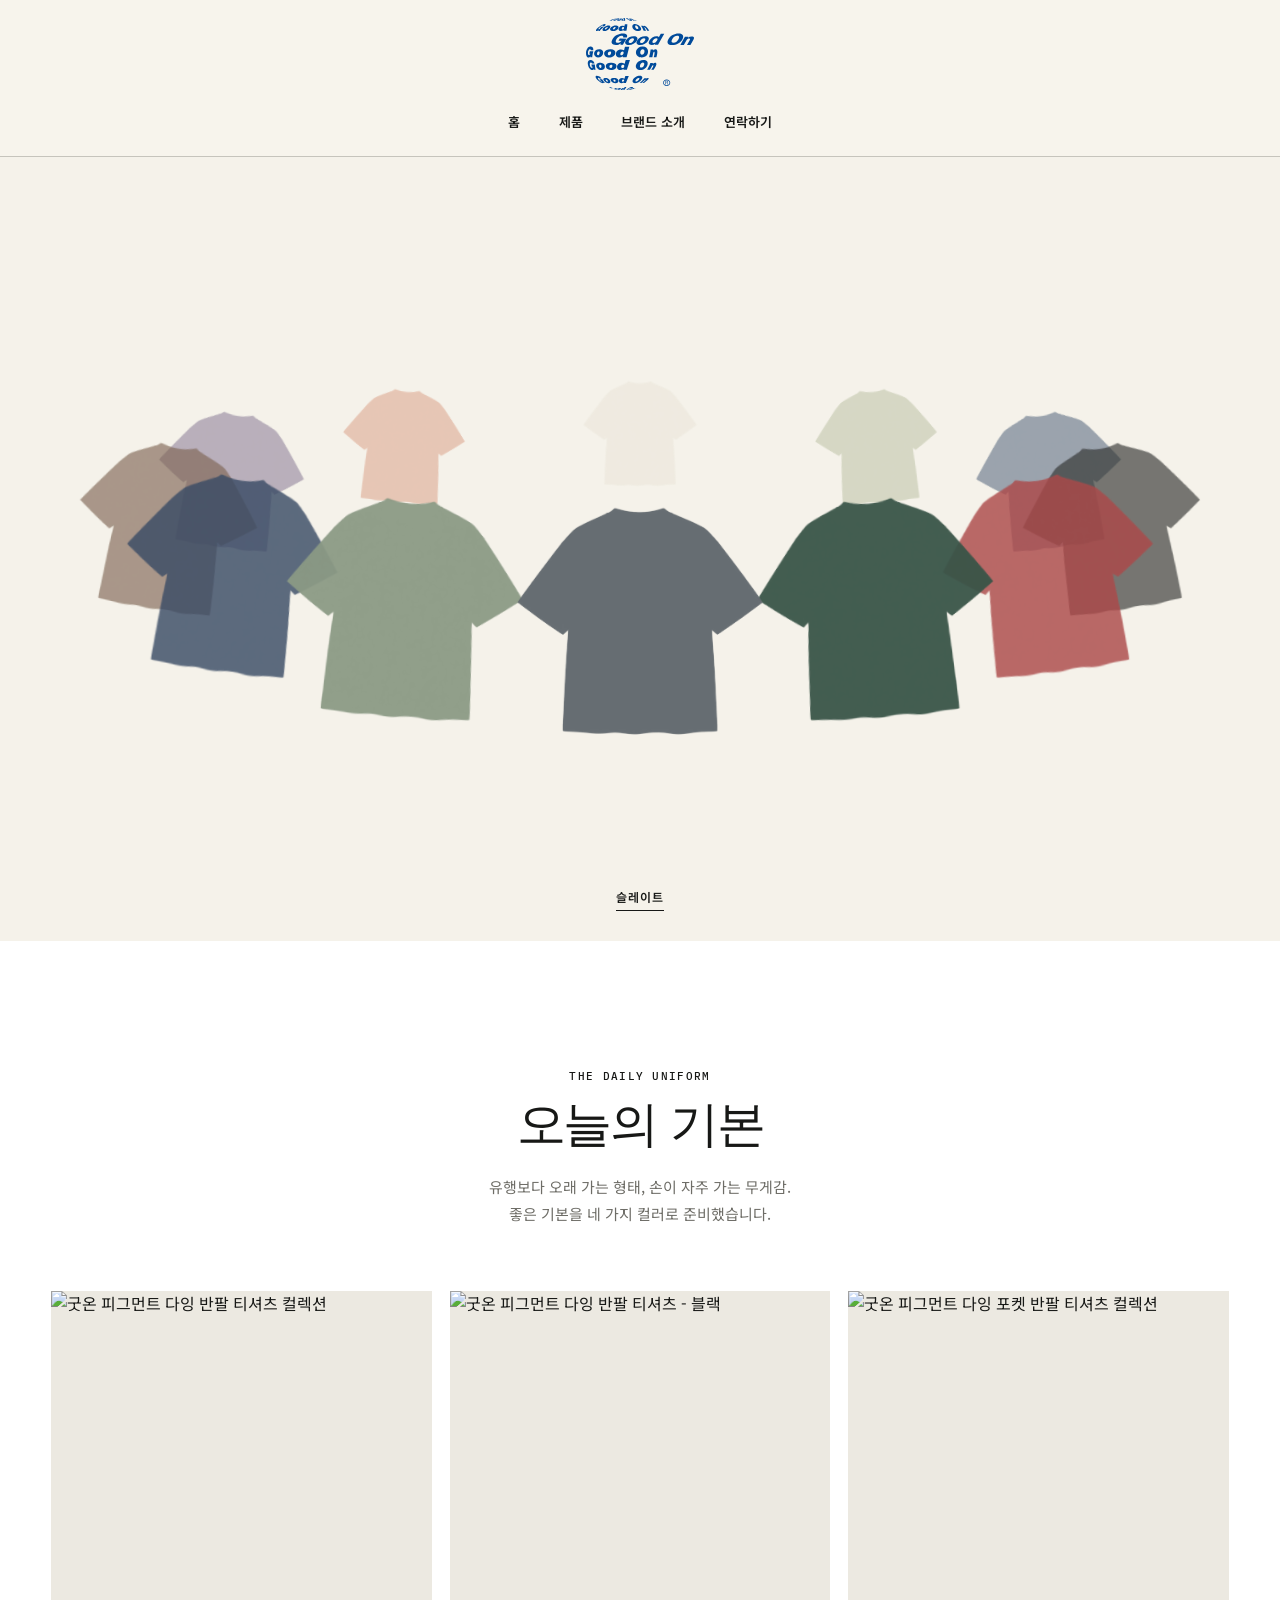
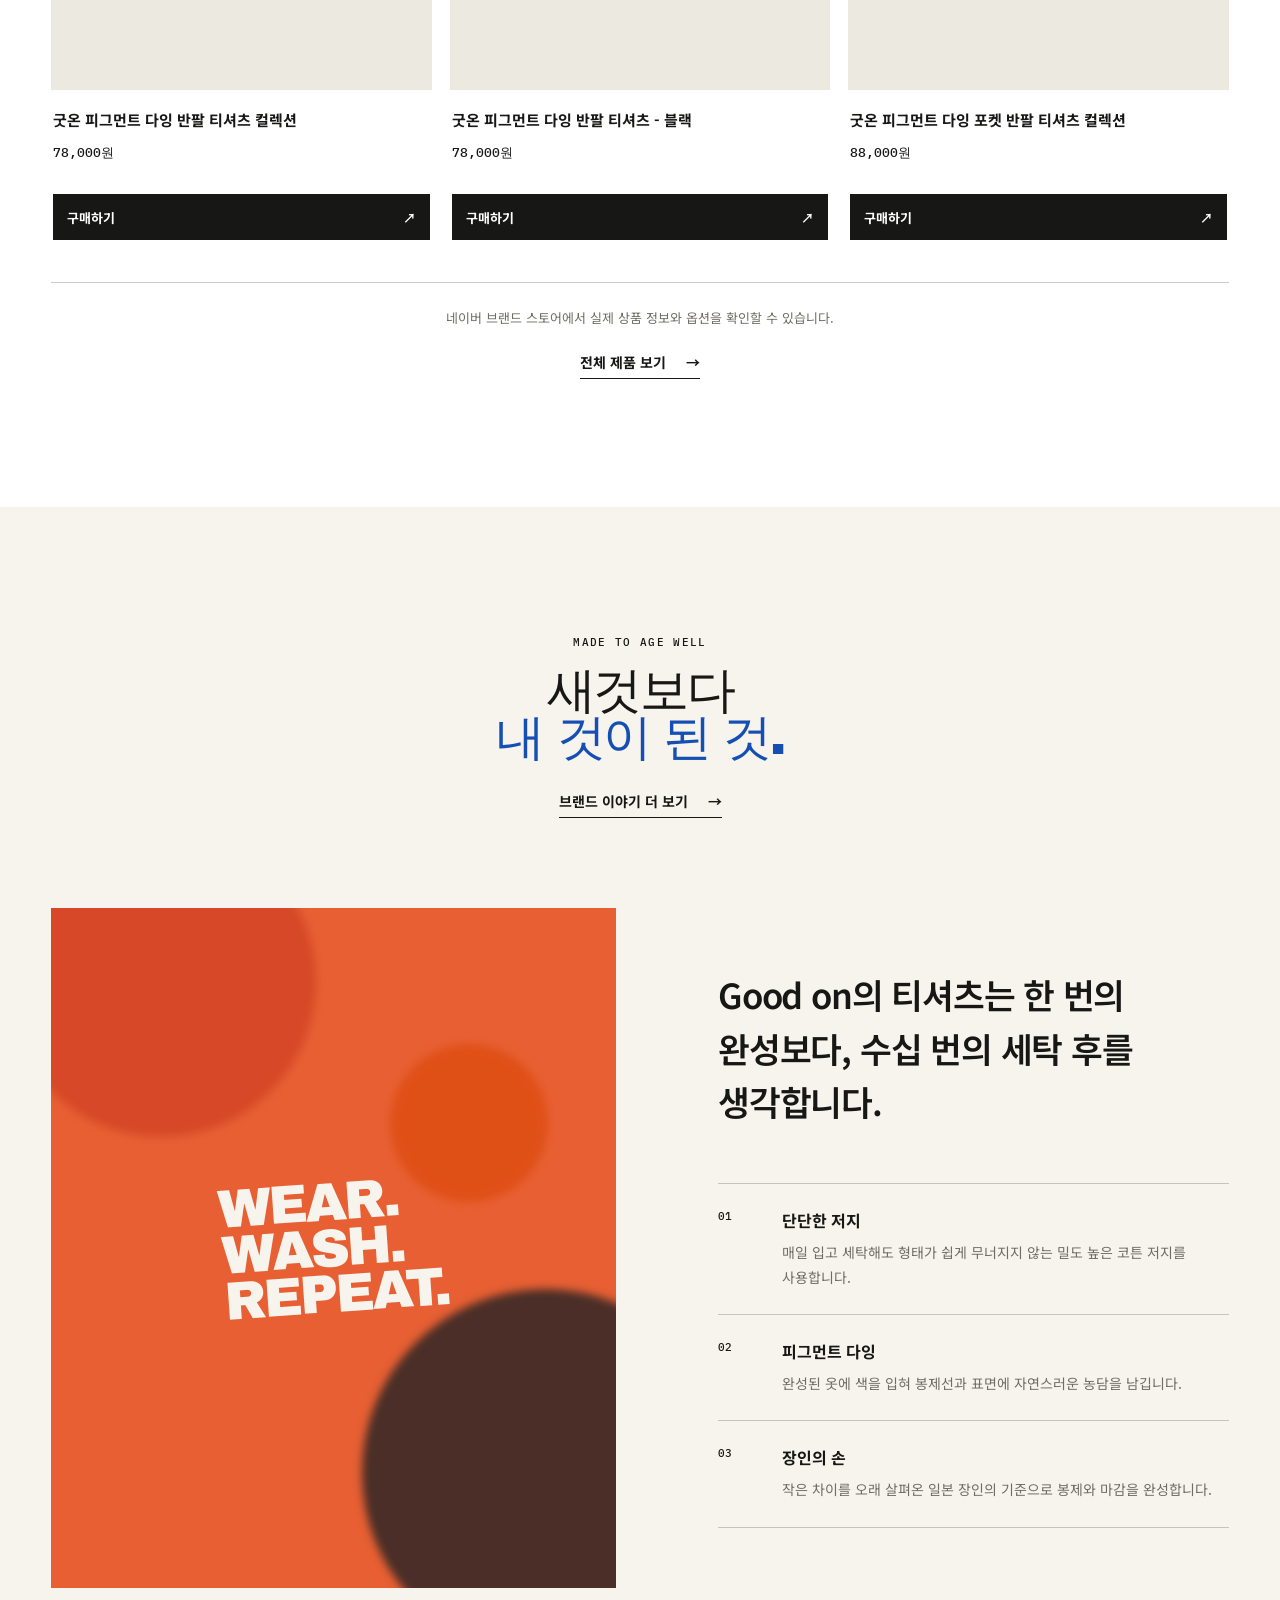
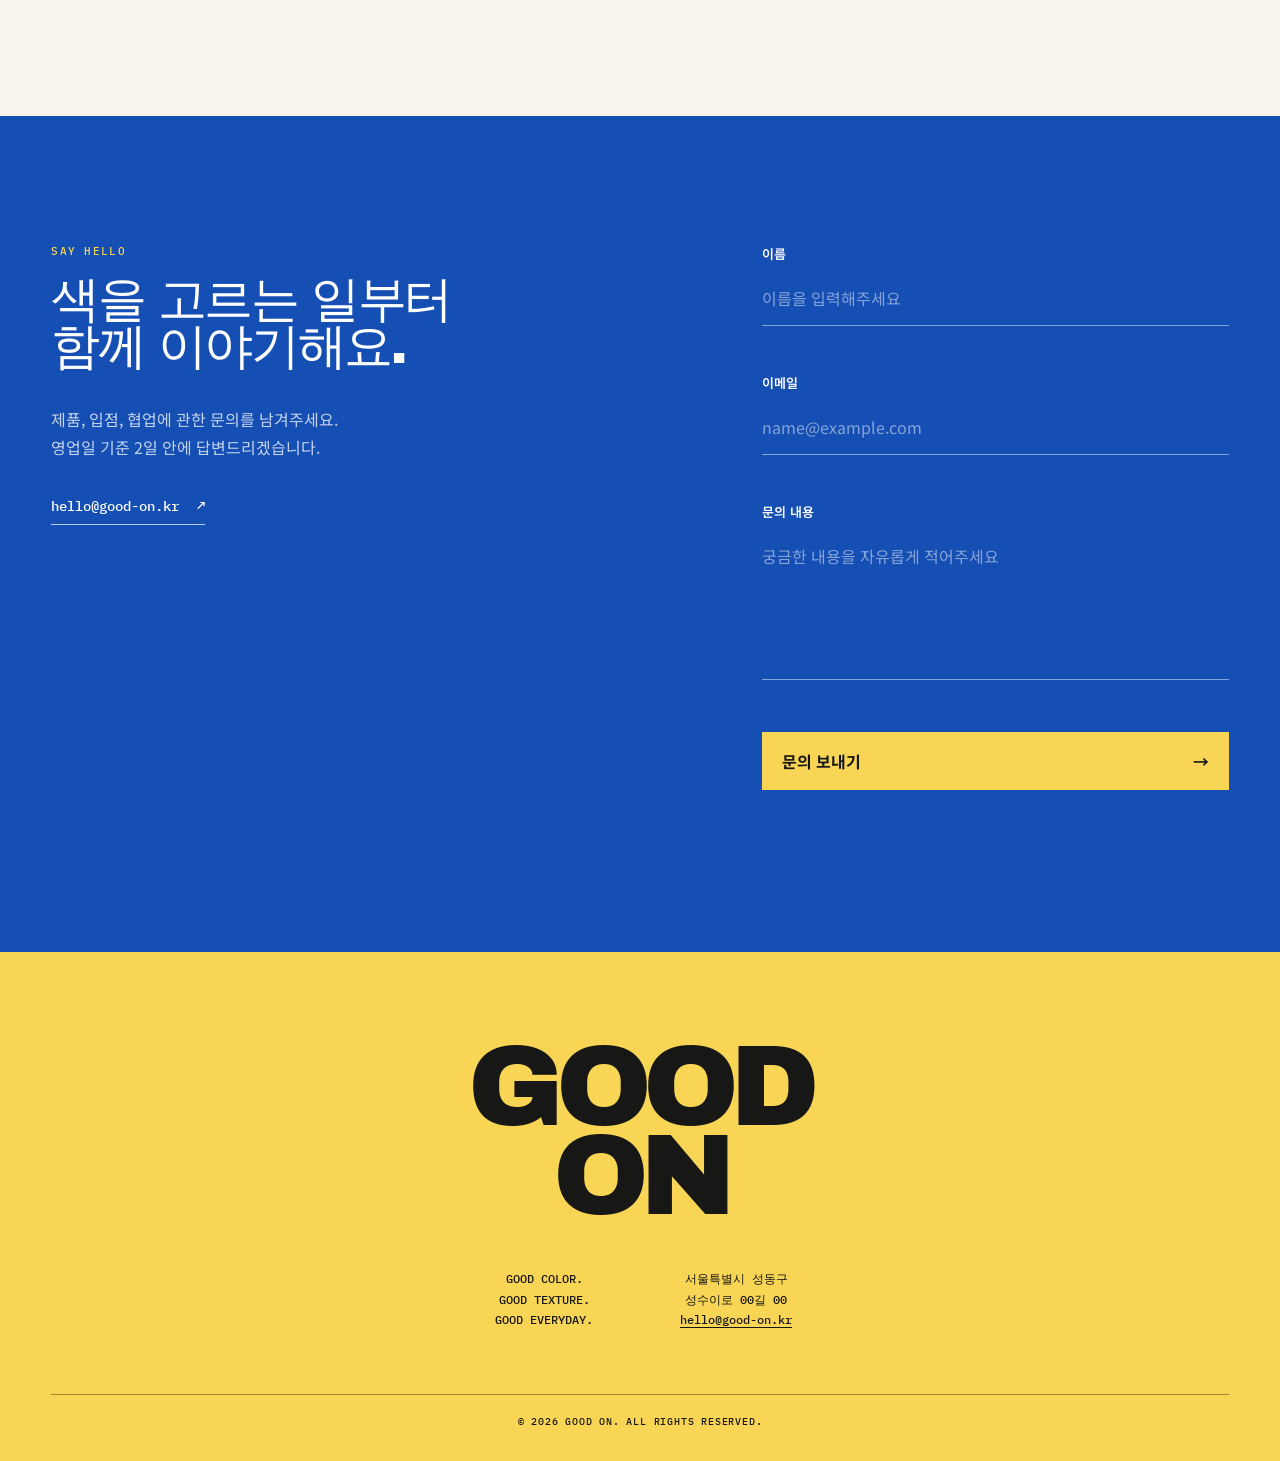
==== commit 498f0a49: "Add draggable pigment color carousel" ====
--- a/index.html
+++ b/index.html
@@ -40,26 +40,19 @@
   </header>
 
   <main id="main">
-    <section class="hero" id="home" aria-labelledby="hero-title">
-      <div class="hero-copy reveal">
-        <p class="eyebrow">HEAVYWEIGHT JERSEY / PIGMENT DYED</p>
-        <h1 id="hero-title"><span>입을수록</span><span>좋아지는 색.</span></h1>
-        <p class="hero-lede">매일 입는 티셔츠일수록 좋은 원단과 정직한 만듦새가 필요합니다. Good on은 오래 입으며 완성하는 베이직 저지를 만듭니다.</p>
-        <a class="text-link" href="products.html">대표 제품 보기 <span aria-hidden="true">↗</span></a>
+    <section class="color-loop" id="home" aria-label="Good on 피그먼트 컬러 컬렉션" data-color-loop>
+      <div class="color-loop-stage" tabindex="0" role="region" aria-label="피그먼트 티셔츠 컬러 선택. 좌우로 드래그하거나 방향키를 사용하세요." data-loop-stage>
+        <div class="color-loop-items" data-loop-items aria-live="polite" aria-busy="true">
+          <p class="color-loop-loading">컬러를 펼치는 중입니다.</p>
+        </div>
       </div>
 
-      <div class="hero-visual reveal" aria-label="다양한 피그먼트 컬러의 Good on 티셔츠">
-        <img src="assets/good-on-jersey-hero.png" alt="오렌지, 블루, 그린, 핑크, 아이보리 색상의 피그먼트 다잉 티셔츠" width="1536" height="1024">
-        <div class="hero-stamp" aria-hidden="true"><span>GOOD ON</span><small>EST. 1997</small></div>
-        <p class="image-note"><span>01</span> 색이 빠질수록<br>나만의 한 장이 됩니다.</p>
+      <div class="color-loop-meta" aria-live="polite">
+        <p class="visually-hidden"><span data-active-index>01</span> / <span data-color-count>12</span></p>
+        <strong data-active-color>슬레이트</strong>
       </div>
-
-      <div class="color-ribbon" aria-label="이번 시즌 대표 컬러">
-        <span style="--swatch:#e75f32">P.ORANGE</span>
-        <span style="--swatch:#164fb4">P.BLUE</span>
-        <span style="--swatch:#607a57">P.SAGE</span>
-        <span style="--swatch:#e7aeb1">P.PINK</span>
-      </div>
+      <div data-loop-nav hidden></div>
+      <p class="color-loop-status visually-hidden" role="status" data-loop-status></p>
     </section>
 
     <section class="products section-pad" id="products" aria-labelledby="products-title">
--- a/styles.css
+++ b/styles.css
@@ -53,28 +53,46 @@
 .eyebrow { margin: 0 0 18px; font: 500 11px/1.4 var(--font-mono); letter-spacing: .12em; }
 .section-pad { padding: clamp(78px, 10vw, 150px) clamp(20px, 4vw, 64px); }
 
-.hero { display: grid; grid-template-columns: minmax(330px, .82fr) 1.45fr; min-height: calc(100svh - 128px); padding: clamp(36px, 5vw, 76px) clamp(20px, 4vw, 64px) 0; overflow: hidden; }
-.hero-copy { align-self: center; z-index: 2; padding-right: clamp(20px, 4vw, 70px); }
-.hero h1 { margin: 0; font: 400 clamp(58px, 8.2vw, 138px)/.84 var(--font-display); letter-spacing: -.075em; }
-.hero h1 span { display: block; white-space: nowrap; }
-.hero h1 span:last-child { color: var(--orange); }
-.hero-lede { max-width: 500px; margin: 34px 0 28px; font-size: clamp(15px, 1.25vw, 18px); line-height: 1.9; }
 .text-link { display: inline-flex; align-items: center; gap: 20px; padding-bottom: 6px; border-bottom: 1px solid currentColor; font-size: 14px; font-weight: 700; }
 .text-link span { transition: transform .2s ease; }
 .text-link:hover span { transform: translate(3px, -3px); }
-.hero-visual { position: relative; align-self: center; height: clamp(620px, calc(100svh - 190px), 820px); min-height: 0; background: var(--blue); overflow: hidden; }
-.hero-visual img { width: 100%; height: 100%; min-height: 0; object-fit: cover; object-position: center; }
-.hero-stamp { position: absolute; top: 24px; right: 24px; display: grid; place-items: center; width: 112px; height: 112px; color: #fff; border: 2px solid #fff; border-radius: 50%; font: 400 15px/1 var(--font-display); transform: rotate(8deg); }
-.hero-stamp small { font: 500 9px/1 var(--font-mono); letter-spacing: .1em; }
-.image-note { position: absolute; right: 24px; bottom: 20px; margin: 0; padding: 13px 16px; color: #fff; background: var(--ink); font: 500 12px/1.45 var(--font-mono); }
-.image-note span { color: #ffcc54; }
-.color-ribbon { grid-column: 1 / -1; display: grid; grid-template-columns: repeat(4, 1fr); min-height: 52px; margin: 0 calc(clamp(20px, 4vw, 64px) * -1); align-self: end; }
-.color-ribbon span { display: flex; align-items: center; justify-content: center; gap: 9px; color: #fff; background: var(--swatch); font: 500 10px/1 var(--font-mono); letter-spacing: .06em; }
-.color-ribbon span::before { width: 8px; height: 8px; border: 1px solid rgba(255,255,255,.6); border-radius: 50%; content: ""; }
+
+.visually-hidden { position: absolute !important; width: 1px !important; height: 1px !important; padding: 0 !important; margin: -1px !important; overflow: hidden !important; clip: rect(0, 0, 0, 0) !important; white-space: nowrap !important; border: 0 !important; }
+
+.color-loop { position: relative; min-height: calc(100svh - 116px); padding: 0 clamp(20px, 4vw, 64px) 22px; overflow: hidden; background: #f5f2ea; text-align: center; }
+.color-loop-stage { position: relative; height: clamp(560px, calc(100svh - 180px), 720px); min-height: 560px; outline: 0; cursor: grab; touch-action: pan-y; user-select: none; }
+.color-loop-stage:active, .color-loop-stage.is-dragging { cursor: grabbing; }
+.color-loop-stage:focus-visible { outline: 3px solid var(--focus); outline-offset: -3px; }
+.color-loop-items { position: absolute; inset: 0; }
+.color-loop-loading { position: absolute; top: 50%; left: 50%; margin: 0; color: var(--muted); font: 500 10px/1 var(--font-mono); letter-spacing: .1em; transform: translate(-50%, -50%); }
+.color-loop-shirt { position: absolute; top: 48%; left: 50%; width: clamp(178px, 20vw, 310px); aspect-ratio: 1 / 1; border: 0; padding: 0; background: transparent; transform: translate(-50%, -50%); transform-origin: center; transition: transform .55s cubic-bezier(.22,.8,.2,1), opacity .4s ease, filter .4s ease; will-change: transform; }
+.color-loop-stage.is-dragging .color-loop-shirt { transition: none; }
+.color-loop-shirt[aria-hidden="true"] { pointer-events: none; }
+.tee-cutout, .tee-film { position: absolute; inset: 0; -webkit-mask: url("assets/tee-cutout.png") center / contain no-repeat; mask: url("assets/tee-cutout.png") center / contain no-repeat; }
+.tee-cutout { border: 0; padding: 0; background: var(--tee-color); cursor: inherit; }
+.tee-cutout::after { position: absolute; inset: 0; background: rgba(255,255,255,.07); content: ""; }
+.tee-film { display: none; overflow: hidden; background: var(--tee-color); }
+.tee-film iframe { position: absolute; top: -12%; left: 50%; width: 460px; height: 720px; border: 0; background: var(--tee-color); transform: translateX(-50%) scale(.72); transform-origin: top center; pointer-events: auto; }
+.color-loop-shirt.is-playing .tee-cutout { visibility: hidden; }
+.color-loop-shirt.is-playing .tee-film { display: block; }
+.color-loop-shirt.is-active { cursor: pointer; filter: saturate(1.03); }
+.color-loop-shirt:not(.is-active) { cursor: grab; filter: saturate(.84); }
+.drag-guide { position: absolute; bottom: 58px; left: 50%; display: flex; align-items: center; gap: 12px; margin: 0; color: var(--muted); font: 500 9px/1 var(--font-mono); letter-spacing: .14em; transform: translateX(-50%); }
+.drag-guide span { width: 28px; height: 1px; background: currentColor; }
+.color-loop-meta { position: absolute; z-index: 4; bottom: 30px; left: 50%; display: grid; justify-items: center; gap: 3px; min-width: 160px; pointer-events: none; text-align: center; transform: translateX(-50%); }
+.color-loop-meta p, .color-loop-meta strong, .color-loop-meta span { margin: 0; }
+.color-loop-meta p { color: var(--blue); font: 500 9px/1 var(--font-mono); letter-spacing: .1em; }
+.color-loop-meta strong { padding-bottom: 4px; border-bottom: 1px solid currentColor; font: 600 12px/1.4 var(--font-body); letter-spacing: .08em; }
+.color-loop-meta > span { color: var(--muted); font-size: 9px; }
+.color-loop-nav { position: relative; z-index: 5; display: flex; justify-content: center; gap: clamp(8px, 1.4vw, 20px); overflow-x: auto; padding: 12px 4px 4px; scrollbar-gutter: stable; }
+.color-loop-nav button { display: grid; min-width: 46px; min-height: 44px; place-items: center; gap: 5px; padding: 4px 2px; border: 0; color: var(--muted); background: transparent; cursor: pointer; font: 500 8px/1 var(--font-mono); letter-spacing: .04em; }
+.color-loop-nav button::before { width: 10px; height: 10px; border: 1px solid rgba(23,24,22,.3); border-radius: 50%; background: var(--swatch); content: ""; transition: transform .2s ease; }
+.color-loop-nav button:hover::before, .color-loop-nav button[aria-current="true"]::before { transform: scale(1.55); }
+.color-loop-nav button[aria-current="true"] { color: var(--ink); }
 
 .products { background: #fff; }
 .section-heading { display: grid; justify-items: center; gap: 24px; margin-bottom: 64px; text-align: center; }
-.section-heading h2, .story h2, .contact h2 { margin: 0; font: 400 clamp(52px, 7.5vw, 116px)/.9 var(--font-display); letter-spacing: -.065em; }
+.section-heading h2, .story h2, .contact h2 { margin: 0; font: 400 clamp(28px, 3.8vw, 58px)/.96 var(--font-display); letter-spacing: -.05em; }
 .section-heading > p { max-width: 560px; margin: 0; color: var(--muted); font-size: 15px; line-height: 1.8; }
 .product-grid { display: grid; grid-template-columns: repeat(3, 1fr); gap: 18px; }
 .product-card { display: flex; min-width: 0; flex-direction: column; }
@@ -96,7 +114,7 @@
 .product-error { color: #9b2f1c; }
 
 .catalog-hero { display: grid; justify-items: center; gap: 32px; padding-top: clamp(76px, 9vw, 140px); padding-bottom: clamp(64px, 8vw, 112px); border-bottom: 1px solid var(--line); text-align: center; }
-.catalog-title-block h1 { margin: 0; font: 400 clamp(64px, 9.5vw, 150px)/.82 var(--font-display); letter-spacing: -.075em; }
+.catalog-title-block h1 { margin: 0; font: 400 clamp(34px, 4.8vw, 76px)/.9 var(--font-display); letter-spacing: -.06em; }
 .catalog-title-block h1 em { color: var(--orange); font-style: normal; }
 .catalog-intro { max-width: 680px; margin: 0; font-size: clamp(16px, 1.45vw, 21px); font-weight: 500; line-height: 1.85; }
 .catalog { background: #fff; }
@@ -112,7 +130,7 @@
 .story-more { margin-top: 30px; }
 .story-grid { display: grid; grid-template-columns: 1.05fr .95fr; gap: clamp(50px, 8vw, 130px); padding-top: 0; }
 .story-color-field { position: relative; display: grid; place-items: center; min-height: 680px; background: var(--orange); overflow: hidden; isolation: isolate; }
-.story-color-field p { z-index: 2; margin: 0; color: var(--paper); font: 400 clamp(64px, 8vw, 132px)/.78 var(--font-display); letter-spacing: -.07em; transform: rotate(-4deg); }
+.story-color-field p { z-index: 2; margin: 0; color: var(--paper); font: 400 clamp(34px, 4.2vw, 68px)/.86 var(--font-display); letter-spacing: -.055em; transform: rotate(-4deg); }
 .wash { position: absolute; border-radius: 50%; filter: blur(4px); mix-blend-mode: multiply; opacity: .75; }
 .wash-a { width: 55%; aspect-ratio: 1; top: -12%; left: -8%; background: var(--pink); }
 .wash-b { width: 65%; aspect-ratio: 1; right: -20%; bottom: -10%; background: var(--blue); }
@@ -147,9 +165,9 @@
 /* Brand story — centered and spacious, with pigment color as the signature. */
 .about-page { overflow: hidden; }
 .about-hero { display: grid; justify-items: center; min-height: calc(100svh - 150px); align-content: center; text-align: center; }
-.about-logo { display: inline-flex; gap: .05em; margin: clamp(18px, 4vw, 48px) 0 clamp(30px, 5vw, 64px); font: 400 clamp(70px, 14vw, 210px)/.72 var(--font-display); letter-spacing: -.09em; transform: skew(-4deg); }
+.about-logo { display: inline-flex; gap: .05em; margin: clamp(18px, 4vw, 48px) 0 clamp(30px, 5vw, 64px); font: 400 clamp(38px, 7vw, 106px)/.8 var(--font-display); letter-spacing: -.075em; transform: skew(-4deg); }
 .about-logo span:last-child { color: var(--orange); }
-.about-hero h1, .origin h2, .craft h2, .dye-story h2, .about-cta h2 { margin: 0; font: 400 clamp(48px, 7.2vw, 112px)/.96 var(--font-display); letter-spacing: -.065em; }
+.about-hero h1, .origin h2, .craft h2, .dye-story h2, .about-cta h2 { margin: 0; font: 400 clamp(28px, 3.7vw, 56px)/1.05 var(--font-display); letter-spacing: -.045em; }
 .about-lede, .about-copy { max-width: 720px; margin: clamp(28px, 4vw, 50px) auto 0; color: var(--muted); font-size: clamp(15px, 1.4vw, 19px); line-height: 2; }
 .scroll-cue { display: grid; justify-items: center; gap: 10px; margin-top: clamp(42px, 6vw, 78px); font: 500 10px/1.4 var(--font-mono); letter-spacing: .12em; }
 .scroll-cue span { font-size: 20px; }
@@ -158,7 +176,7 @@
 .about-image figcaption { position: absolute; right: 18px; bottom: 16px; margin: 0; padding: 8px 10px; color: #fff; background: var(--ink); font: 500 9px/1.4 var(--font-mono); letter-spacing: .08em; }
 .origin, .craft, .dye-story, .about-cta { text-align: center; }
 .origin { display: grid; justify-items: center; background: #fff; }
-.origin-year { margin: 10px 0 24px; color: var(--orange); font: 400 clamp(120px, 25vw, 360px)/.82 var(--font-display); letter-spacing: -.08em; }
+.origin-year { margin: 10px 0 24px; color: var(--orange); font: 400 clamp(64px, 12.5vw, 180px)/.9 var(--font-display); letter-spacing: -.06em; }
 .craft { background: var(--paper); }
 .craft h2 em { color: var(--blue); font-style: normal; }
 .craft-grid { display: grid; grid-template-columns: repeat(3, 1fr); max-width: 1280px; margin: clamp(56px, 8vw, 110px) auto 0; border-top: 1px solid var(--line); border-bottom: 1px solid var(--line); }
@@ -189,7 +207,7 @@
 
 .site-footer { display: grid; justify-items: center; gap: 48px; padding: clamp(50px, 7vw, 96px) clamp(20px, 4vw, 64px) 32px; background: #f8d555; text-align: center; }
 .site-footer > * { min-width: 0; }
-.footer-logo { font: 400 clamp(96px, 18vw, 260px)/.72 var(--font-display); letter-spacing: -.09em; }
+.footer-logo { font: 400 clamp(50px, 9vw, 130px)/.78 var(--font-display); letter-spacing: -.075em; }
 .footer-meta { display: grid; grid-template-columns: 1fr 1fr; gap: 80px; font: 500 12px/1.7 var(--font-mono); }
 .footer-meta p { margin: 0; }
 .footer-meta a { text-decoration: underline; text-underline-offset: 3px; }
@@ -205,13 +223,11 @@
   .brand-mark img { width: 80px; }
   .menu-toggle { display: flex; }
   .mobile-menu { inset-block-start: 76px; text-align: center; }
-  .hero { grid-template-columns: 1fr; min-height: auto; padding-top: 52px; }
-  .hero-copy { padding: 0 0 48px; }
-  .hero h1 { font-size: clamp(55px, 14vw, 98px); }
-  .hero-visual { height: 520px; min-height: 0; }
-  .hero-visual img { min-height: 0; }
-  .hero-visual img { object-position: 57% center; }
-  .color-ribbon { grid-template-columns: 1fr 1fr; }
+  .color-loop { min-height: auto; padding-top: 0; }
+  .color-loop-stage { height: 570px; min-height: 570px; }
+  .color-loop-shirt { width: clamp(160px, 31vw, 240px); }
+  .color-loop-meta { position: relative; bottom: auto; left: auto; margin: -52px auto 0; transform: none; }
+  .drag-guide { display: none; }
   .section-heading { display: block; }
   .section-heading > p { margin-top: 28px; }
   .product-grid { grid-template-columns: 1fr 1fr; }
@@ -227,41 +243,38 @@
 @media (max-width: 580px) {
   .site-header { min-height: 68px; }
   .mobile-menu { inset-block-start: 68px; }
-  .hero { padding-top: 38px; }
-  .hero h1 { font-size: clamp(49px, 15vw, 74px); }
-  .hero h1 span:last-child { margin-top: 7px; }
-  .hero-lede { margin-top: 26px; font-size: 14px; line-height: 1.75; }
-  .hero-visual { height: 415px; min-height: 0; }
-  .hero-visual img { min-height: 0; }
-  .hero-stamp { top: 14px; right: 14px; width: 84px; height: 84px; font-size: 11px; }
-  .image-note { right: 12px; bottom: 12px; font-size: 10px; }
-  .color-ribbon span { min-height: 42px; font-size: 9px; }
-  .section-heading h2, .story h2, .contact h2 { font-size: clamp(48px, 14vw, 68px); }
+  .color-loop { padding: 0 14px 18px; }
+  .color-loop-stage { height: 480px; min-height: 480px; }
+  .color-loop-shirt { top: 50%; width: clamp(142px, 43vw, 196px); }
+  .color-loop-meta { margin-top: -32px; }
+  .color-loop-nav { flex-wrap: wrap; overflow: visible; }
+  .color-loop-nav button { min-width: calc((100% - 40px) / 6); }
+  .section-heading h2, .story h2, .contact h2 { font-size: clamp(27px, 7.2vw, 36px); }
   .product-grid { grid-template-columns: 1fr; gap: 46px; }
   .product-image { aspect-ratio: 1 / 1.02; }
   .product-info { min-height: 142px; }
   .products-footer { display: block; }
   .products-footer .text-link { margin-top: 22px; }
-  .catalog-title-block h1 { font-size: clamp(58px, 17vw, 78px); }
+  .catalog-title-block h1 { font-size: clamp(33px, 9vw, 42px); }
   .catalog { padding-top: 64px; }
   .catalog-grid { grid-template-columns: 1fr; gap: 54px; }
   .catalog-grid .product-info { min-height: 148px; }
   .story-color-field { min-height: 410px; }
-  .story-color-field p { font-size: clamp(62px, 22vw, 92px); }
+  .story-color-field p { font-size: clamp(34px, 11vw, 48px); }
   .story-lead { font-size: 21px; }
   .contact { gap: 64px; }
   .about-hero { min-height: calc(100svh - 98px); }
-  .about-logo { font-size: clamp(65px, 24vw, 112px); }
+  .about-logo { font-size: clamp(36px, 12vw, 58px); }
   .about-image { width: 100%; }
   .about-image img { height: 430px; object-position: 57% center; }
-  .origin-year { font-size: clamp(110px, 39vw, 190px); }
+  .origin-year { font-size: clamp(58px, 20vw, 98px); }
   .dye-steps { grid-template-columns: 1fr 1fr; }
   .dye-steps li:nth-child(3) { border-left: 0; }
   .dye-steps li:nth-child(n+3) { border-top: 1px solid rgba(255,255,255,.45); }
   .dye-steps li:nth-child(2)::after { display: none; }
   .dye-facts { grid-template-columns: 1fr; }
   .dye-facts p + p { border-top: 1px solid rgba(255,255,255,.24); }
-  .footer-logo { font-size: clamp(92px, 29vw, 126px); }
+  .footer-logo { font-size: clamp(48px, 15vw, 66px); }
   .footer-meta { grid-template-columns: 1fr; gap: 24px; }
   .copyright { margin-top: 0; }
 }
@@ -274,5 +287,5 @@
 
 @media (forced-colors: active) {
   html { scrollbar-color: auto; }
-  .color-ribbon span, .contact { border: 1px solid CanvasText; }
-}
+  .contact { border: 1px solid CanvasText; }
+}
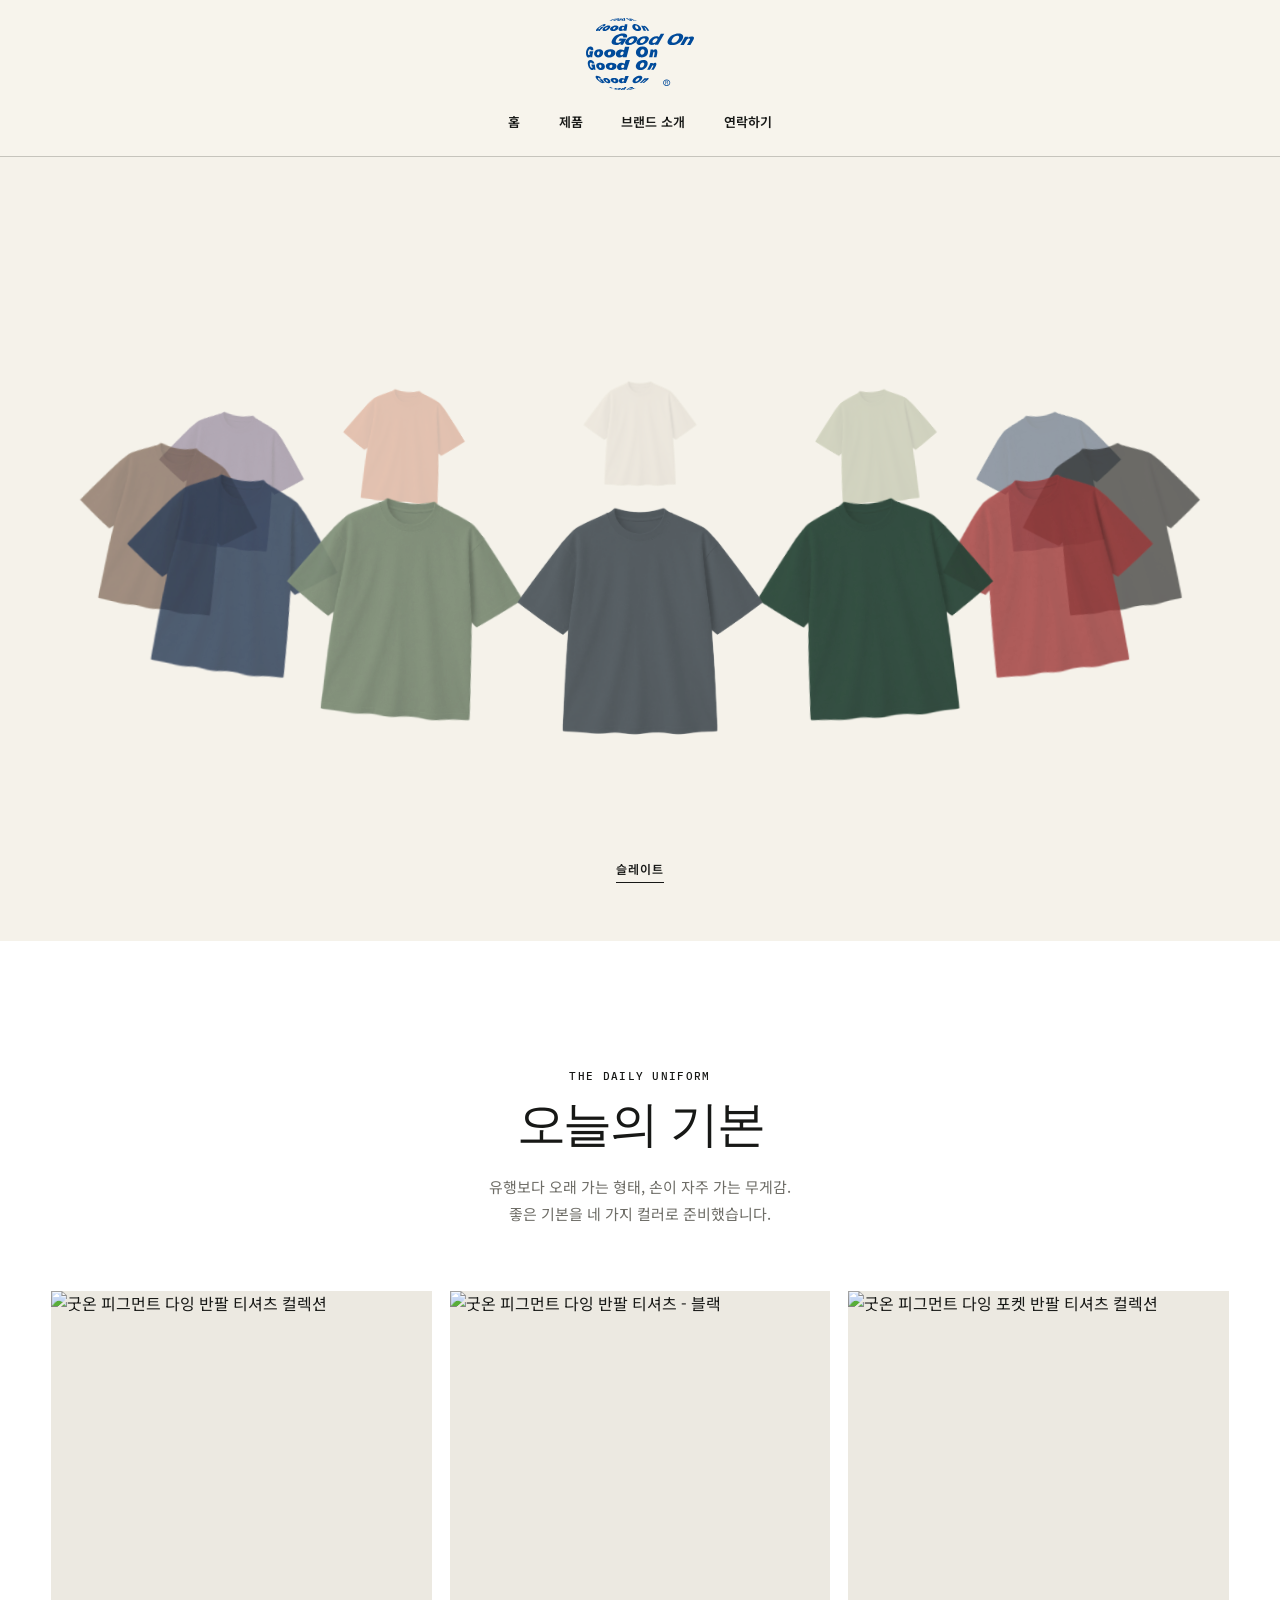
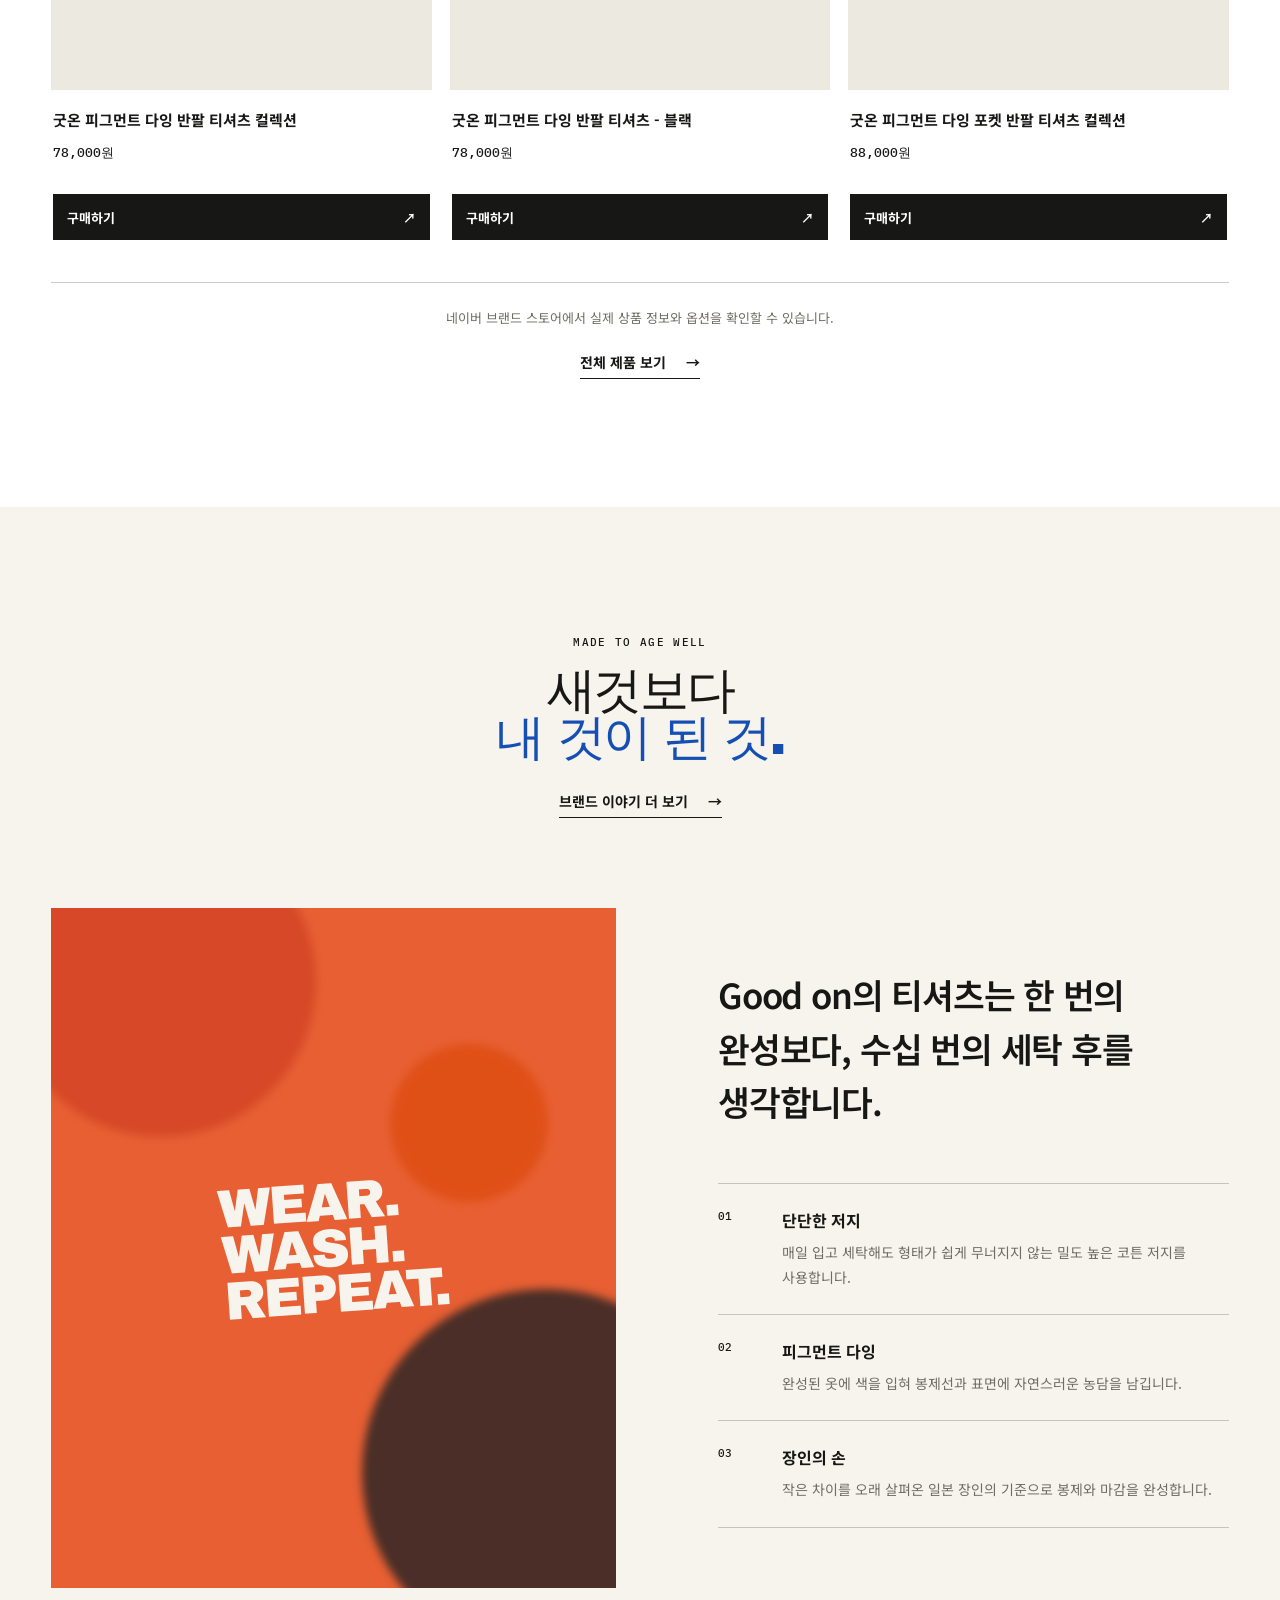
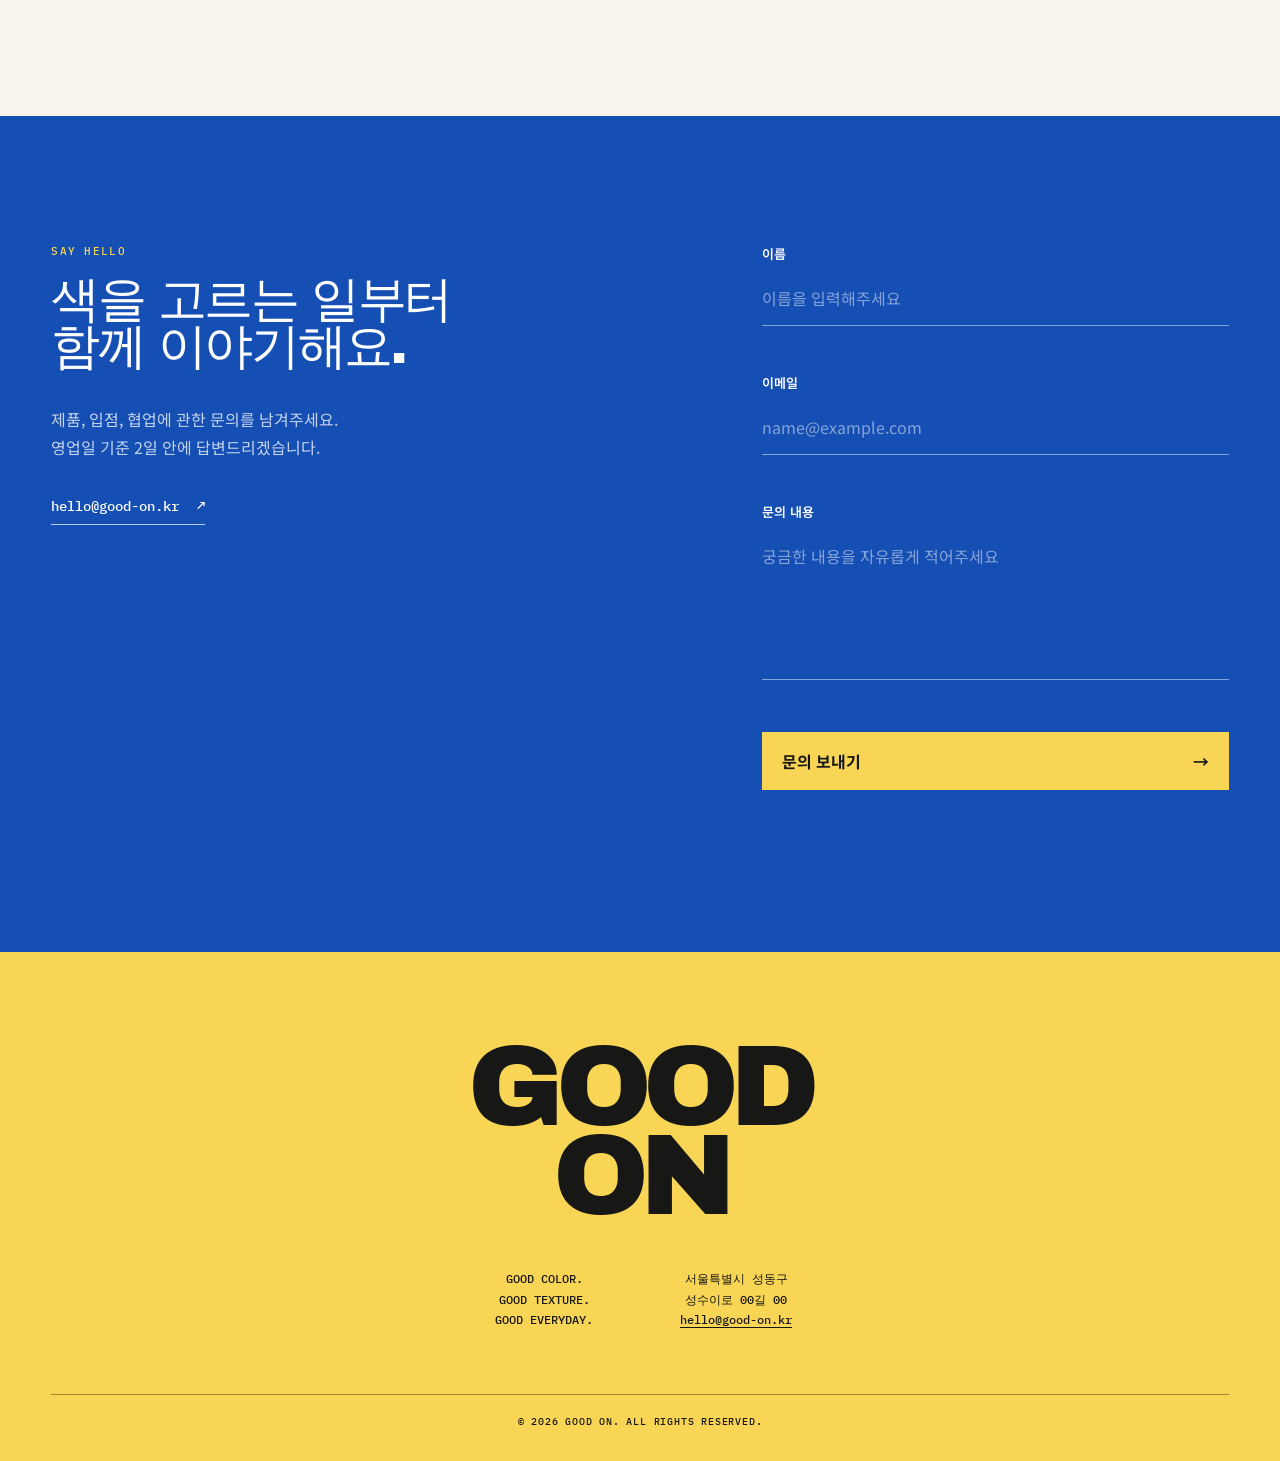
==== commit 1871ea6f: "Refine shirt details and square video preview" ====
--- a/index.html
+++ b/index.html
@@ -45,6 +45,7 @@
         <div class="color-loop-items" data-loop-items aria-live="polite" aria-busy="true">
           <p class="color-loop-loading">컬러를 펼치는 중입니다.</p>
         </div>
+        <div class="color-film-card" data-loop-film aria-hidden="true"></div>
       </div>
 
       <div class="color-loop-meta" aria-live="polite">
--- a/styles.css
+++ b/styles.css
@@ -68,18 +68,17 @@
 .color-loop-shirt { position: absolute; top: 48%; left: 50%; width: clamp(178px, 20vw, 310px); aspect-ratio: 1 / 1; border: 0; padding: 0; background: transparent; transform: translate(-50%, -50%); transform-origin: center; transition: transform .55s cubic-bezier(.22,.8,.2,1), opacity .4s ease, filter .4s ease; will-change: transform; }
 .color-loop-stage.is-dragging .color-loop-shirt { transition: none; }
 .color-loop-shirt[aria-hidden="true"] { pointer-events: none; }
-.tee-cutout, .tee-film { position: absolute; inset: 0; -webkit-mask: url("assets/tee-cutout.png") center / contain no-repeat; mask: url("assets/tee-cutout.png") center / contain no-repeat; }
+.tee-cutout { position: absolute; inset: 0; -webkit-mask: url("assets/tee-cutout.png") center / contain no-repeat; mask: url("assets/tee-cutout.png") center / contain no-repeat; }
 .tee-cutout { border: 0; padding: 0; background: var(--tee-color); cursor: inherit; }
-.tee-cutout::after { position: absolute; inset: 0; background: rgba(255,255,255,.07); content: ""; }
-.tee-film { display: none; overflow: hidden; background: var(--tee-color); }
-.tee-film iframe { position: absolute; top: -12%; left: 50%; width: 460px; height: 720px; border: 0; background: var(--tee-color); transform: translateX(-50%) scale(.72); transform-origin: top center; pointer-events: auto; }
-.color-loop-shirt.is-playing .tee-cutout { visibility: hidden; }
-.color-loop-shirt.is-playing .tee-film { display: block; }
+.tee-detail { display: block; width: 100%; height: 100%; object-fit: contain; opacity: .78; filter: grayscale(1) contrast(1.08); mix-blend-mode: multiply; }
+.color-film-card { position: absolute; top: 48%; left: 50%; z-index: 140; width: clamp(290px, 32vw, 430px); aspect-ratio: 1; overflow: hidden; border: 1px solid rgba(23,24,22,.42); background: #111; opacity: 0; visibility: hidden; pointer-events: none; transform: translate(-50%, -50%) scale(.96); transition: opacity .22s ease, transform .22s ease, visibility .22s; }
+.color-film-card.is-visible { opacity: 1; visibility: visible; transform: translate(-50%, -50%) scale(1); }
+.color-film-card iframe { position: absolute; top: -124px; left: 50%; width: 100%; height: calc(100% + 150px); border: 0; background: #111; pointer-events: none; transform: translateX(-50%) scale(2.25); transform-origin: top center; }
 .color-loop-shirt.is-active { cursor: pointer; filter: saturate(1.03); }
 .color-loop-shirt:not(.is-active) { cursor: grab; filter: saturate(.84); }
 .drag-guide { position: absolute; bottom: 58px; left: 50%; display: flex; align-items: center; gap: 12px; margin: 0; color: var(--muted); font: 500 9px/1 var(--font-mono); letter-spacing: .14em; transform: translateX(-50%); }
 .drag-guide span { width: 28px; height: 1px; background: currentColor; }
-.color-loop-meta { position: absolute; z-index: 4; bottom: 30px; left: 50%; display: grid; justify-items: center; gap: 3px; min-width: 160px; pointer-events: none; text-align: center; transform: translateX(-50%); }
+.color-loop-meta { position: absolute; z-index: 4; bottom: 58px; left: 50%; display: grid; justify-items: center; gap: 3px; min-width: 160px; pointer-events: none; text-align: center; transform: translateX(-50%); }
 .color-loop-meta p, .color-loop-meta strong, .color-loop-meta span { margin: 0; }
 .color-loop-meta p { color: var(--blue); font: 500 9px/1 var(--font-mono); letter-spacing: .1em; }
 .color-loop-meta strong { padding-bottom: 4px; border-bottom: 1px solid currentColor; font: 600 12px/1.4 var(--font-body); letter-spacing: .08em; }
@@ -226,7 +225,7 @@
   .color-loop { min-height: auto; padding-top: 0; }
   .color-loop-stage { height: 570px; min-height: 570px; }
   .color-loop-shirt { width: clamp(160px, 31vw, 240px); }
-  .color-loop-meta { position: relative; bottom: auto; left: auto; margin: -52px auto 0; transform: none; }
+  .color-loop-meta { position: relative; bottom: auto; left: auto; margin: -112px auto 0; transform: none; }
   .drag-guide { display: none; }
   .section-heading { display: block; }
   .section-heading > p { margin-top: 28px; }
@@ -246,7 +245,8 @@
   .color-loop { padding: 0 14px 18px; }
   .color-loop-stage { height: 480px; min-height: 480px; }
   .color-loop-shirt { top: 50%; width: clamp(142px, 43vw, 196px); }
-  .color-loop-meta { margin-top: -32px; }
+  .color-film-card { top: 50%; width: min(76vw, 310px); }
+  .color-loop-meta { margin-top: -75px; }
   .color-loop-nav { flex-wrap: wrap; overflow: visible; }
   .color-loop-nav button { min-width: calc((100% - 40px) / 6); }
   .section-heading h2, .story h2, .contact h2 { font-size: clamp(27px, 7.2vw, 36px); }
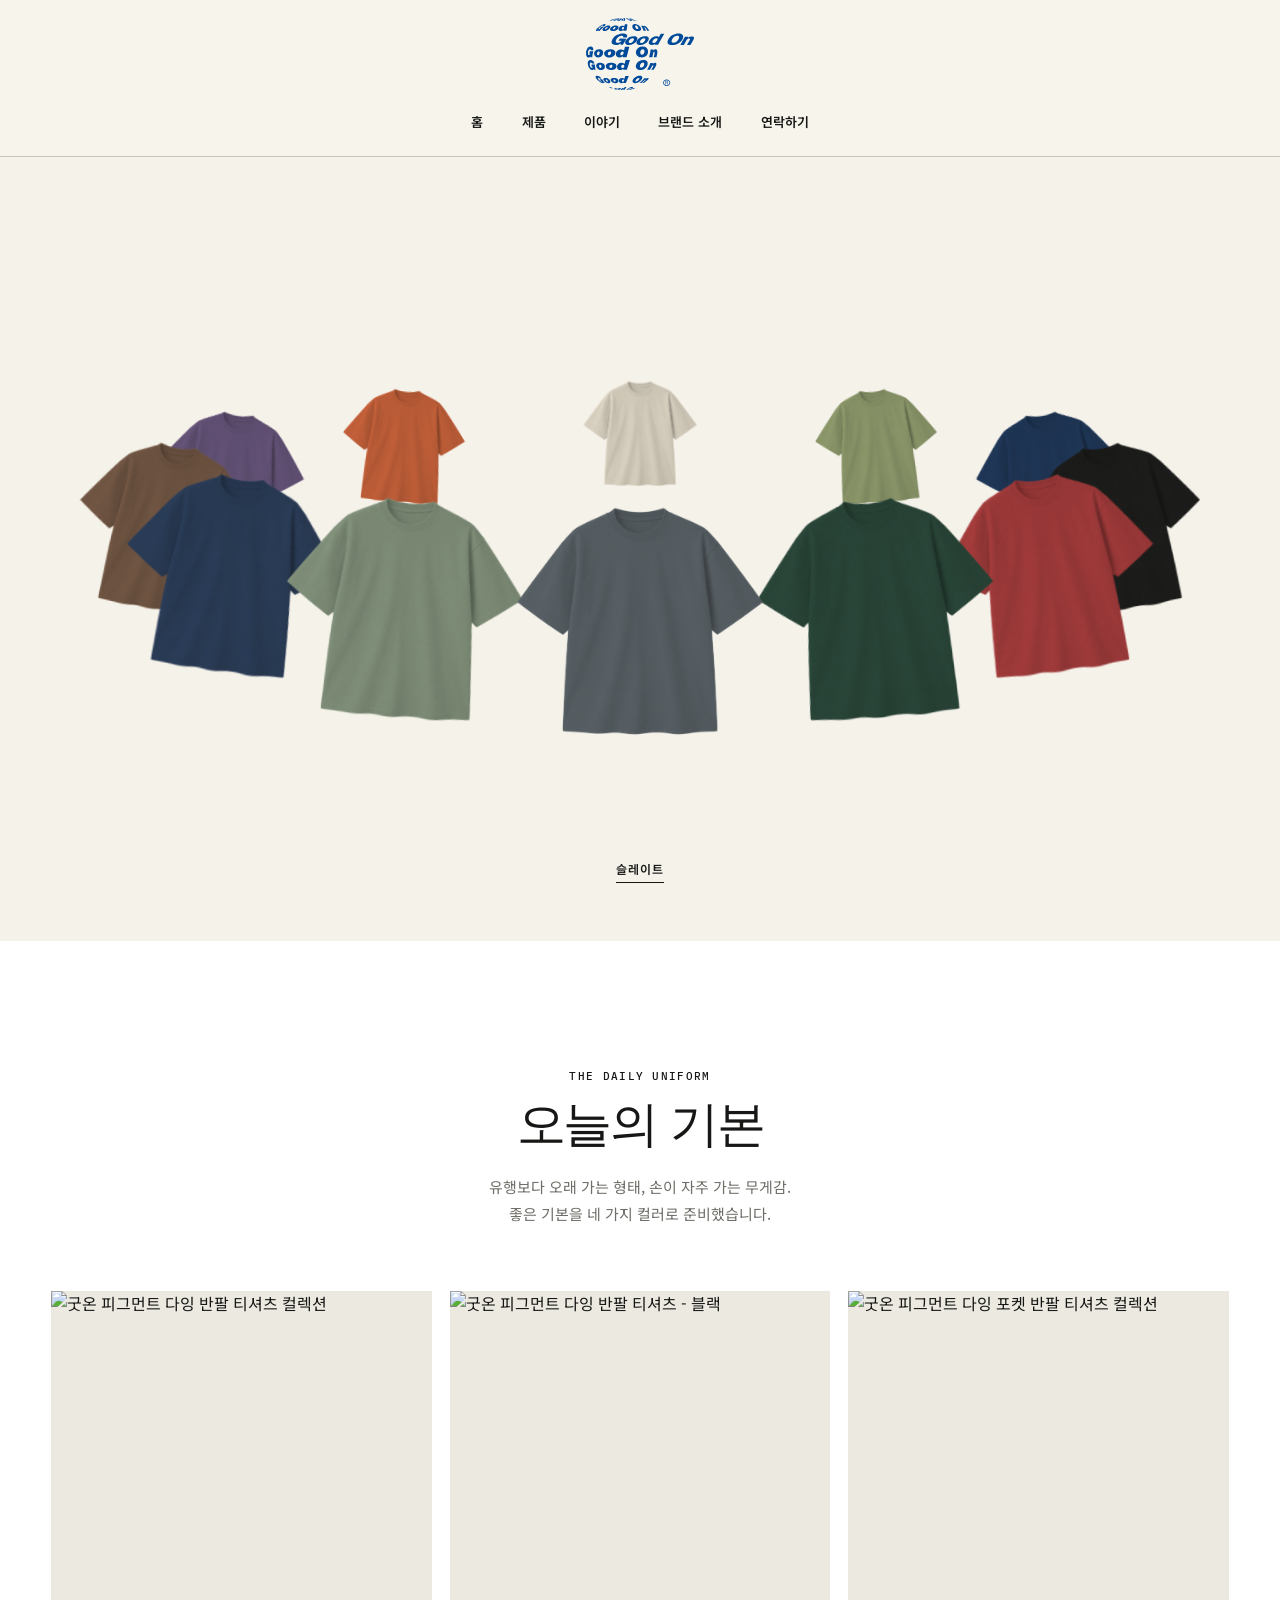
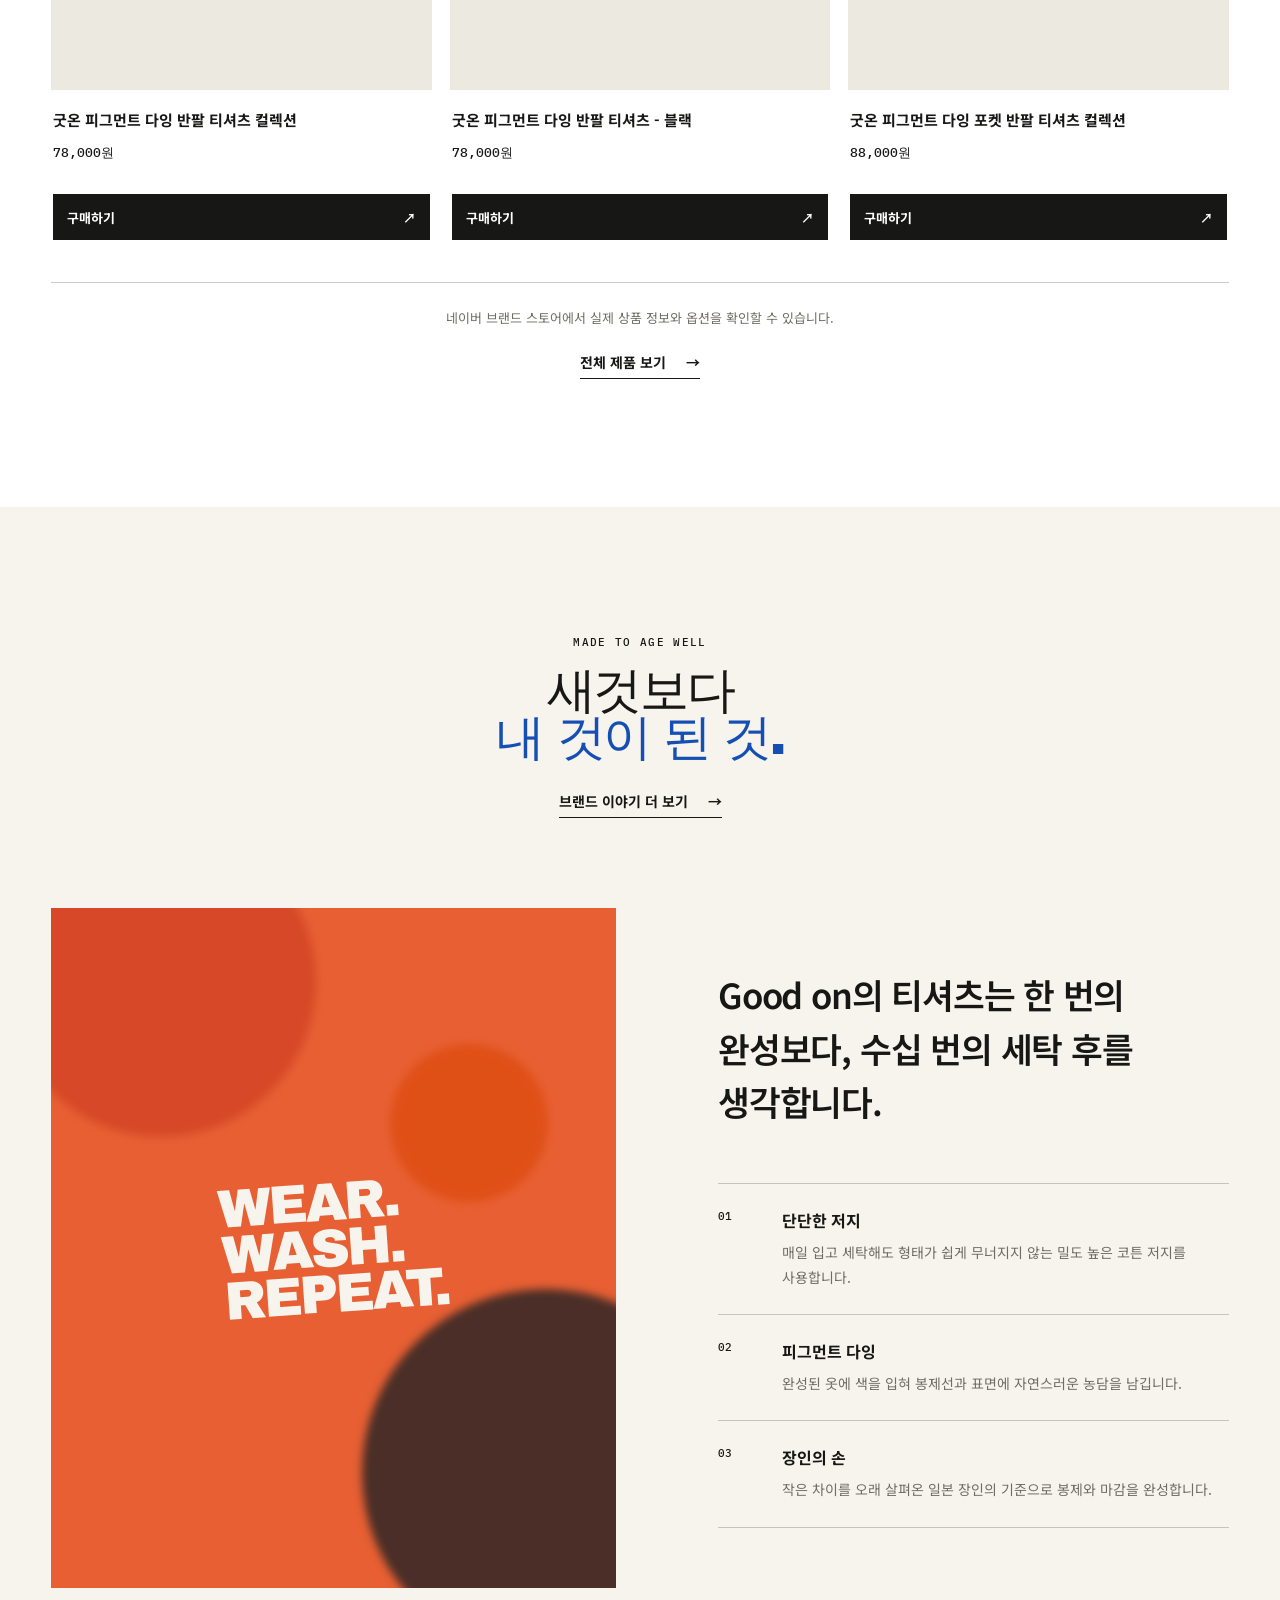
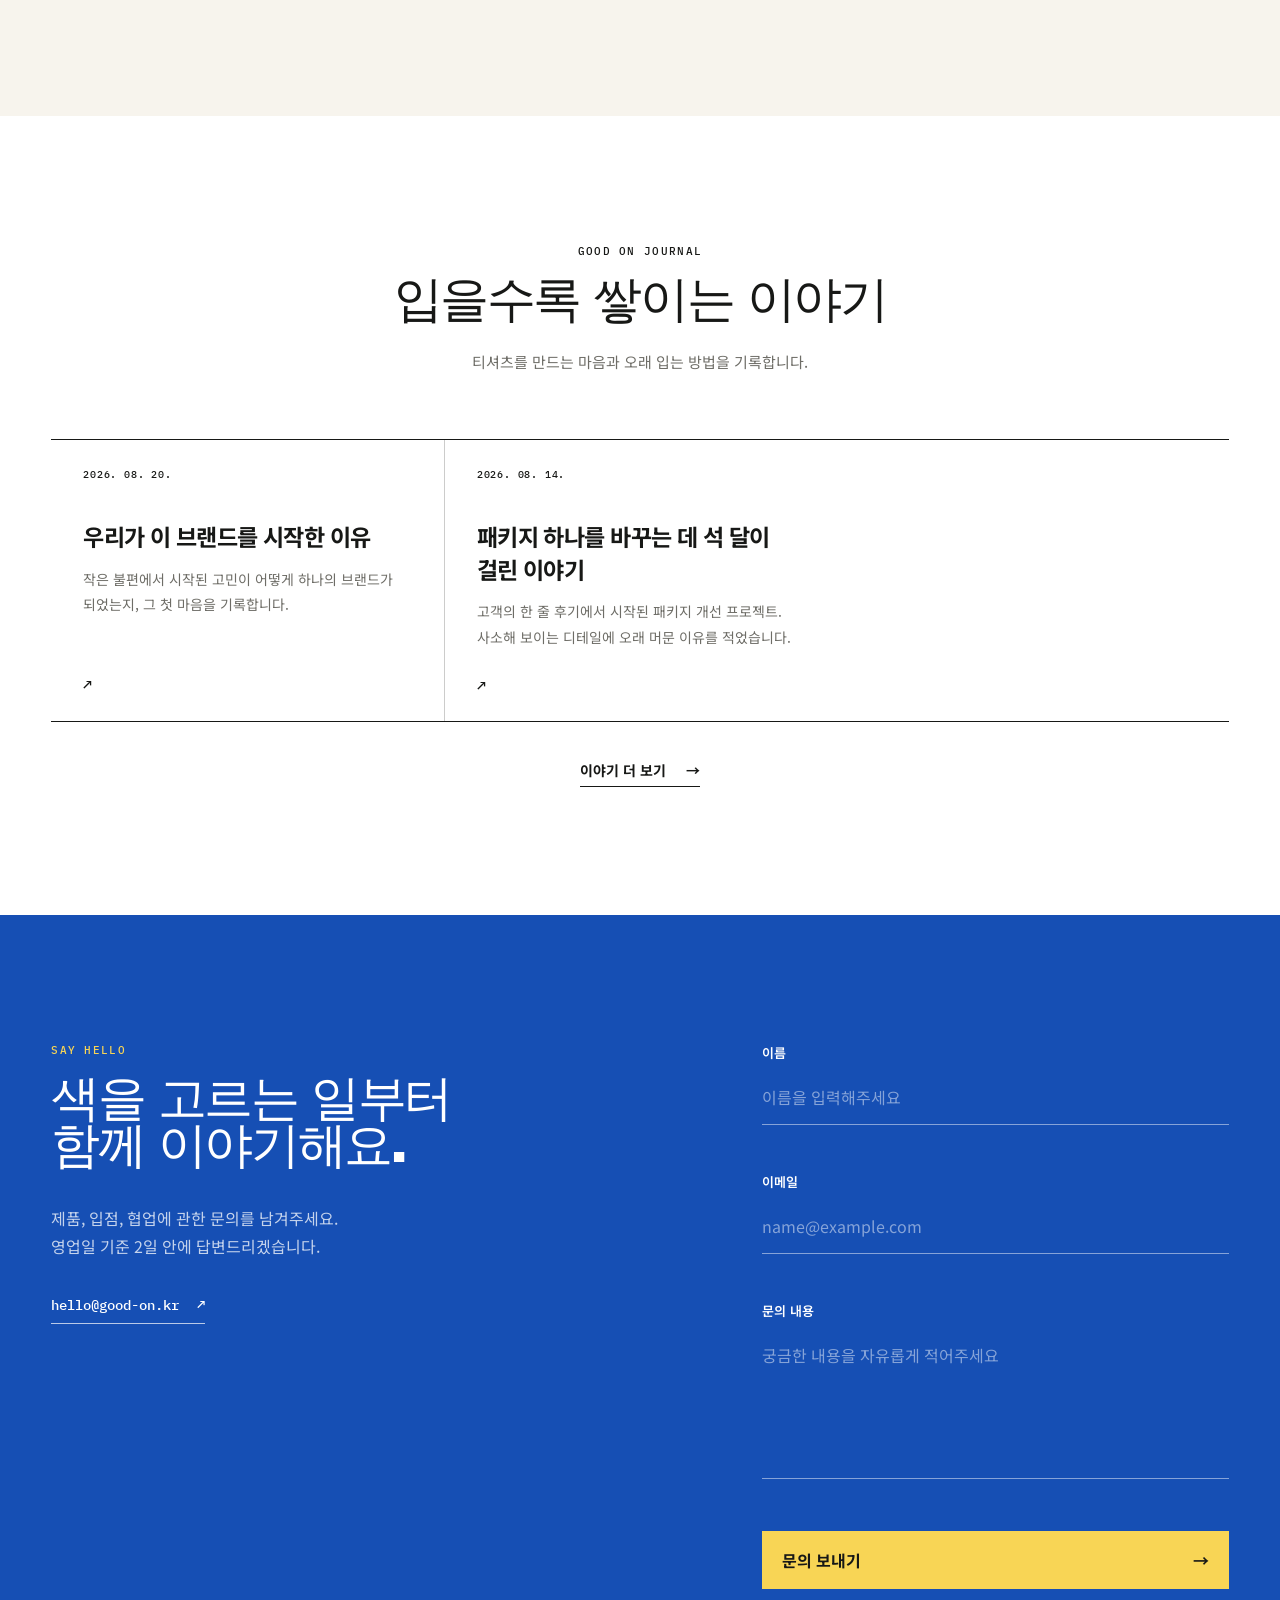
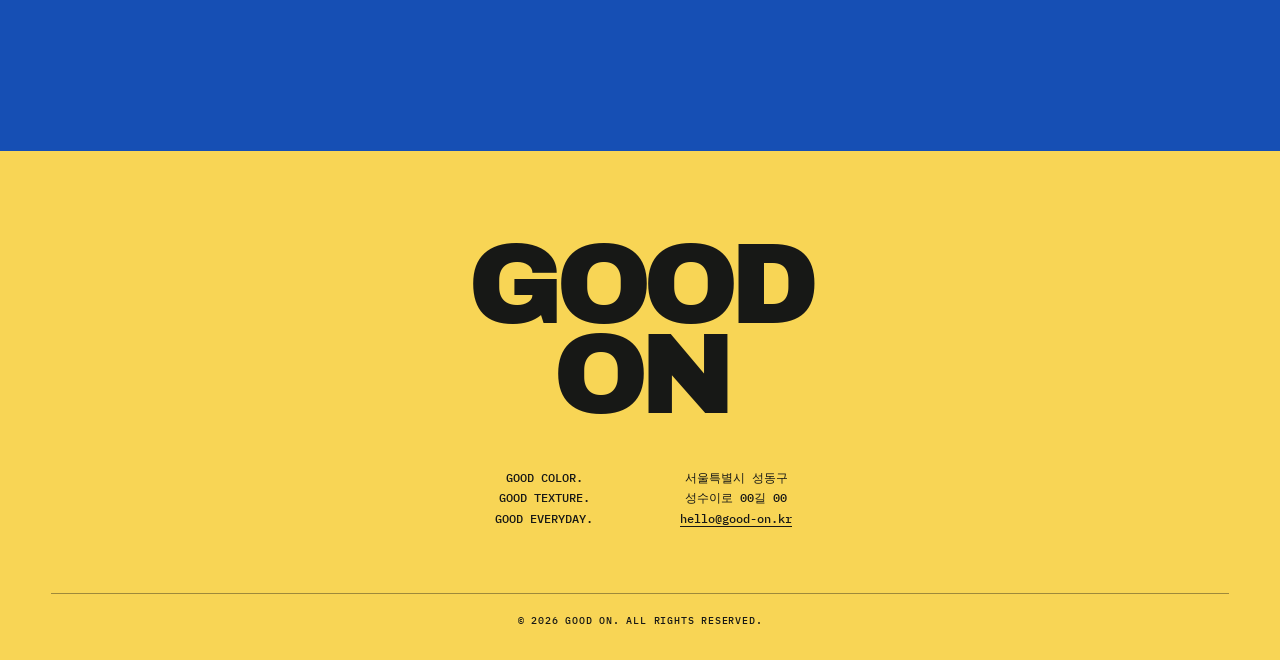
==== commit 1abf79e5: "Add integrated Good on journal" ====
--- a/index.html
+++ b/index.html
@@ -22,6 +22,7 @@
     <nav class="desktop-nav" aria-label="주요 메뉴">
       <a href="#home">홈</a>
       <a href="products.html">제품</a>
+      <a href="story/">이야기</a>
       <a href="about.html">브랜드 소개</a>
       <a href="#contact">연락하기</a>
     </nav>
@@ -34,6 +35,7 @@
     <nav class="mobile-menu" id="mobile-menu" aria-label="모바일 메뉴" data-mobile-menu hidden>
       <a href="#home">홈</a>
       <a href="products.html">제품</a>
+      <a href="story/">이야기</a>
       <a href="about.html">브랜드 소개</a>
       <a href="#contact">연락하기</a>
     </nav>
@@ -97,6 +99,23 @@
       </div>
     </section>
 
+    <section class="journal-preview section-pad" aria-labelledby="journal-title">
+      <div class="section-heading reveal">
+        <div>
+          <p class="eyebrow">GOOD ON JOURNAL</p>
+          <h2 id="journal-title">입을수록 쌓이는 이야기</h2>
+        </div>
+        <p>티셔츠를 만드는 마음과 오래 입는 방법을 기록합니다.</p>
+      </div>
+
+      <div class="journal-grid" data-story-posts data-story-source="story/posts.json" data-limit="3" aria-live="polite" aria-busy="true">
+        <p class="journal-loading">이야기를 불러오는 중입니다.</p>
+      </div>
+      <div class="journal-footer">
+        <a class="text-link" href="story/">이야기 더 보기 <span aria-hidden="true">→</span></a>
+      </div>
+    </section>
+
     <section class="contact section-pad" id="contact" aria-labelledby="contact-title">
       <div class="contact-copy reveal">
         <p class="eyebrow">SAY HELLO</p>
--- a/styles.css
+++ b/styles.css
@@ -70,10 +70,10 @@
 .color-loop-shirt[aria-hidden="true"] { pointer-events: none; }
 .tee-cutout { position: absolute; inset: 0; -webkit-mask: url("assets/tee-cutout.png") center / contain no-repeat; mask: url("assets/tee-cutout.png") center / contain no-repeat; }
 .tee-cutout { border: 0; padding: 0; background: var(--tee-color); cursor: inherit; }
-.tee-detail { display: block; width: 100%; height: 100%; object-fit: contain; opacity: .78; filter: grayscale(1) contrast(1.08); mix-blend-mode: multiply; }
-.color-film-card { position: absolute; top: 48%; left: 50%; z-index: 140; width: clamp(290px, 32vw, 430px); aspect-ratio: 1; overflow: hidden; border: 1px solid rgba(23,24,22,.42); background: #111; opacity: 0; visibility: hidden; pointer-events: none; transform: translate(-50%, -50%) scale(.96); transition: opacity .22s ease, transform .22s ease, visibility .22s; }
-.color-film-card.is-visible { opacity: 1; visibility: visible; transform: translate(-50%, -50%) scale(1); }
-.color-film-card iframe { position: absolute; top: -124px; left: 50%; width: 100%; height: calc(100% + 150px); border: 0; background: #111; pointer-events: none; transform: translateX(-50%) scale(2.25); transform-origin: top center; }
+.tee-detail { display: block; width: 100%; height: 100%; object-fit: contain; opacity: 1; filter: grayscale(1) contrast(1.08); mix-blend-mode: multiply; }
+.color-film-card { position: absolute; top: 48%; left: 50%; z-index: 140; width: clamp(290px, 32vw, 430px); aspect-ratio: 1; overflow: hidden; border: 1px solid rgba(23,24,22,.42); background: #fff; opacity: 0; visibility: hidden; pointer-events: none; transform: translate(-50%, -50%) scale(.96); transition: opacity .22s ease, transform .22s ease, visibility .22s; }
+.color-film-card.is-visible { opacity: 1; visibility: visible; pointer-events: auto; cursor: pointer; transform: translate(-50%, -50%) scale(1); }
+.color-film-card iframe { position: absolute; top: -54px; left: 50%; width: 100%; height: calc(100% + 180px); border: 0; background: #fff; pointer-events: auto; transform: translateX(-50%); }
 .color-loop-shirt.is-active { cursor: pointer; filter: saturate(1.03); }
 .color-loop-shirt:not(.is-active) { cursor: grab; filter: saturate(.84); }
 .drag-guide { position: absolute; bottom: 58px; left: 50%; display: flex; align-items: center; gap: 12px; margin: 0; color: var(--muted); font: 500 9px/1 var(--font-mono); letter-spacing: .14em; transform: translateX(-50%); }
@@ -141,6 +141,80 @@
 .story-points span { font: 500 11px/1.5 var(--font-mono); }
 .story-points h3 { margin: 0 0 8px; font-size: 16px; }
 .story-points p { margin: 0; color: var(--muted); font-size: 14px; line-height: 1.8; }
+
+/* Journal — the same Good on system, tuned for long-form reading. */
+.journal-preview { background: #fff; }
+.journal-grid { display: grid; grid-template-columns: repeat(3, 1fr); border-top: 1px solid var(--ink); border-bottom: 1px solid var(--ink); }
+.journal-card { min-width: 0; }
+.journal-card + .journal-card { border-left: 1px solid var(--line); }
+.journal-card-link { display: flex; min-height: 280px; flex-direction: column; padding: 28px clamp(18px, 2.5vw, 34px); transition: color .2s ease, background .2s ease; }
+.journal-card-link:hover { color: #fff; background: var(--blue); }
+.journal-card-link:active { background: #0d3d93; }
+.journal-date { font: 500 10px/1.4 var(--font-mono); letter-spacing: .08em; }
+.journal-card h3 { margin: 38px 0 14px; font-size: clamp(19px, 1.8vw, 27px); line-height: 1.42; letter-spacing: -.025em; }
+.journal-card p { display: -webkit-box; margin: 0; overflow: hidden; color: var(--muted); font-size: 14px; line-height: 1.8; -webkit-box-orient: vertical; -webkit-line-clamp: 3; }
+.journal-card-link:hover p { color: rgba(255,255,255,.76); }
+.journal-arrow { margin-top: auto; padding-top: 28px; font: 500 15px/1 var(--font-mono); }
+.journal-loading, .journal-error { grid-column: 1 / -1; min-height: 220px; margin: 0; padding: 34px 0; color: var(--muted); font-size: 14px; }
+.journal-error { color: #9b2f1c; }
+.journal-footer { display: flex; justify-content: center; margin-top: 38px; }
+
+.blog-page { background: var(--paper); }
+.blog-main { min-height: 70svh; }
+.blog-hero { display: grid; justify-items: center; padding: clamp(86px, 11vw, 158px) 24px clamp(72px, 9vw, 126px); border-bottom: 1px solid var(--line); text-align: center; }
+.blog-hero .eyebrow { color: var(--orange); }
+.blog-hero h1 { margin: 0; font: 400 clamp(38px, 6vw, 88px)/.98 var(--font-display); letter-spacing: -.06em; }
+.blog-hero h1 em { color: var(--blue); font-style: normal; }
+.blog-hero > p:last-child { max-width: 620px; margin: 30px 0 0; color: var(--muted); font-size: 15px; line-height: 1.9; }
+.blog-list-section { width: min(1120px, calc(100% - 40px)); margin: 0 auto; padding: clamp(70px, 9vw, 124px) 0 clamp(92px, 11vw, 156px); }
+.blog-list-heading { display: flex; align-items: center; justify-content: space-between; padding-bottom: 14px; border-bottom: 1px solid var(--ink); font: 500 10px/1.4 var(--font-mono); letter-spacing: .1em; }
+.blog-list-heading p { margin: 0; }
+.blog-list-heading a { color: var(--muted); border-bottom: 1px solid transparent; }
+.blog-list-heading a:hover { color: var(--ink); border-bottom-color: currentColor; }
+.blog-list { margin: 0; padding: 0; list-style: none; }
+.blog-list-item { border-bottom: 1px solid var(--line); }
+.blog-list-link { display: grid; grid-template-columns: 62px minmax(0, 1fr) 40px; align-items: center; gap: clamp(16px, 4vw, 54px); min-height: 210px; padding: 32px 8px; transition: color .2s ease, background .2s ease, padding .2s ease; }
+.blog-list-link:hover { padding-right: 22px; padding-left: 22px; color: #fff; background: var(--blue); }
+.blog-list-number, .blog-list-copy time { font: 500 10px/1.4 var(--font-mono); letter-spacing: .08em; }
+.blog-list-copy h2 { margin: 14px 0 12px; font-size: clamp(21px, 2.4vw, 34px); line-height: 1.35; letter-spacing: -.035em; }
+.blog-list-copy p { max-width: 680px; margin: 0; color: var(--muted); font-size: 14px; line-height: 1.8; }
+.blog-list-link:hover .blog-list-copy p { color: rgba(255,255,255,.75); }
+.blog-list-arrow { justify-self: end; font: 500 18px/1 var(--font-mono); }
+.blog-state { min-height: 240px; padding: 48px 8px; color: var(--muted); font-size: 14px; }
+.blog-state-error { color: #9b2f1c; }
+
+.blog-post-main { width: min(680px, calc(100% - 40px)); min-height: 70svh; margin: 0 auto; padding: clamp(42px, 6vw, 78px) 0 clamp(90px, 11vw, 150px); }
+.blog-post-top { padding-bottom: clamp(44px, 7vw, 82px); }
+.blog-back { display: inline-flex; padding-bottom: 5px; border-bottom: 1px solid currentColor; font-size: 13px; font-weight: 600; }
+.blog-article { padding: 0; }
+.blog-post-head time, .blog-post-meta, .blog-post-dir { color: var(--muted); font: 500 11px/1.5 var(--font-mono); letter-spacing: .06em; }
+.blog-post-head h1 { margin: 18px 0 22px; font: 600 clamp(30px, 5vw, 48px)/1.32 var(--font-body); letter-spacing: -.045em; }
+.blog-post-meta { display: flex; gap: 16px; margin: 0 0 18px; }
+.blog-tags { display: flex; flex-wrap: wrap; gap: 7px; margin-top: 20px; }
+.blog-tag { padding: 5px 10px; color: var(--blue); border: 1px solid rgba(22,79,180,.35); font: 500 10px/1.3 var(--font-mono); }
+.blog-rule { width: 72px; margin: 42px 0 46px; border: 0; border-top: 3px solid var(--orange); }
+.blog-post-body { font-size: 16px; line-height: 2; }
+.blog-post-body p { margin: 0 0 1.7em; white-space: pre-line; }
+.blog-post-body h2 { margin: 2.4em 0 .9em; font-size: clamp(21px, 3vw, 27px); line-height: 1.5; letter-spacing: -.025em; }
+.blog-post-body ul { margin: 0 0 1.8em; padding-left: 1.35em; }
+.blog-post-body li { margin-bottom: .55em; }
+.blog-post-body li::marker { color: var(--orange); }
+.blog-faq { margin-top: 68px; }
+.blog-faq h2 { margin: 0 0 18px; font-size: 21px; }
+.blog-faq details { padding: 18px 0; border-top: 1px solid var(--line); }
+.blog-faq details:last-child { border-bottom: 1px solid var(--line); }
+.blog-faq summary { cursor: pointer; font-size: 15px; font-weight: 700; }
+.blog-faq summary::before { color: var(--orange); content: "Q. "; }
+.blog-faq p { margin: 12px 0 0; color: var(--muted); font-size: 14px; line-height: 1.8; }
+.blog-post-nav { display: grid; grid-template-columns: 1fr 1fr; gap: 1px; margin-top: 80px; border-top: 1px solid var(--ink); background: var(--line); }
+.blog-post-nav a { display: grid; gap: 9px; min-height: 130px; align-content: center; padding: 24px; background: var(--paper); transition: color .2s ease, background .2s ease; }
+.blog-post-nav a:hover { color: #fff; background: var(--blue); }
+.blog-post-nav .blog-next { text-align: right; }
+.blog-post-nav strong { font-size: 14px; line-height: 1.6; }
+.blog-post-nav a:hover .blog-post-dir { color: rgba(255,255,255,.7); }
+.blog-notfound { padding: 70px 0 110px; text-align: center; }
+.blog-notfound h1 { margin: 0; font: 400 clamp(28px, 5vw, 42px)/1.2 var(--font-display); }
+.blog-notfound > p:not(.eyebrow) { margin: 22px 0 30px; color: var(--muted); }
 
 .contact { display: grid; grid-template-columns: 1fr .8fr; gap: clamp(60px, 10vw, 170px); color: #fff; background: var(--blue); }
 .contact .eyebrow { color: #f8d555; }
@@ -233,6 +307,9 @@
   .catalog-intro { max-width: 680px; }
   .catalog-grid { grid-template-columns: repeat(2, 1fr); }
   .story-grid, .contact { grid-template-columns: 1fr; }
+  .journal-grid { grid-template-columns: 1fr; }
+  .journal-card + .journal-card { border-top: 1px solid var(--line); border-left: 0; }
+  .journal-card-link { min-height: 240px; }
   .story-color-field { min-height: 520px; }
   .contact-form { max-width: 650px; }
   .craft-grid { grid-template-columns: 1fr; max-width: 720px; }
@@ -262,6 +339,16 @@
   .story-color-field { min-height: 410px; }
   .story-color-field p { font-size: clamp(34px, 11vw, 48px); }
   .story-lead { font-size: 21px; }
+  .blog-hero h1 { font-size: clamp(36px, 11vw, 52px); }
+  .blog-list-section { width: min(100% - 28px, 1120px); }
+  .blog-list-link { grid-template-columns: 38px minmax(0, 1fr) 24px; gap: 10px; min-height: 190px; padding: 26px 2px; }
+  .blog-list-link:hover { padding-right: 8px; padding-left: 8px; }
+  .blog-list-copy h2 { font-size: 21px; }
+  .blog-list-copy p { display: -webkit-box; overflow: hidden; -webkit-box-orient: vertical; -webkit-line-clamp: 2; }
+  .blog-post-main { width: min(100% - 32px, 680px); }
+  .blog-post-head h1 { font-size: 30px; }
+  .blog-post-nav { grid-template-columns: 1fr; }
+  .blog-post-nav .blog-next { text-align: left; }
   .contact { gap: 64px; }
   .about-hero { min-height: calc(100svh - 98px); }
   .about-logo { font-size: clamp(36px, 12vw, 58px); }
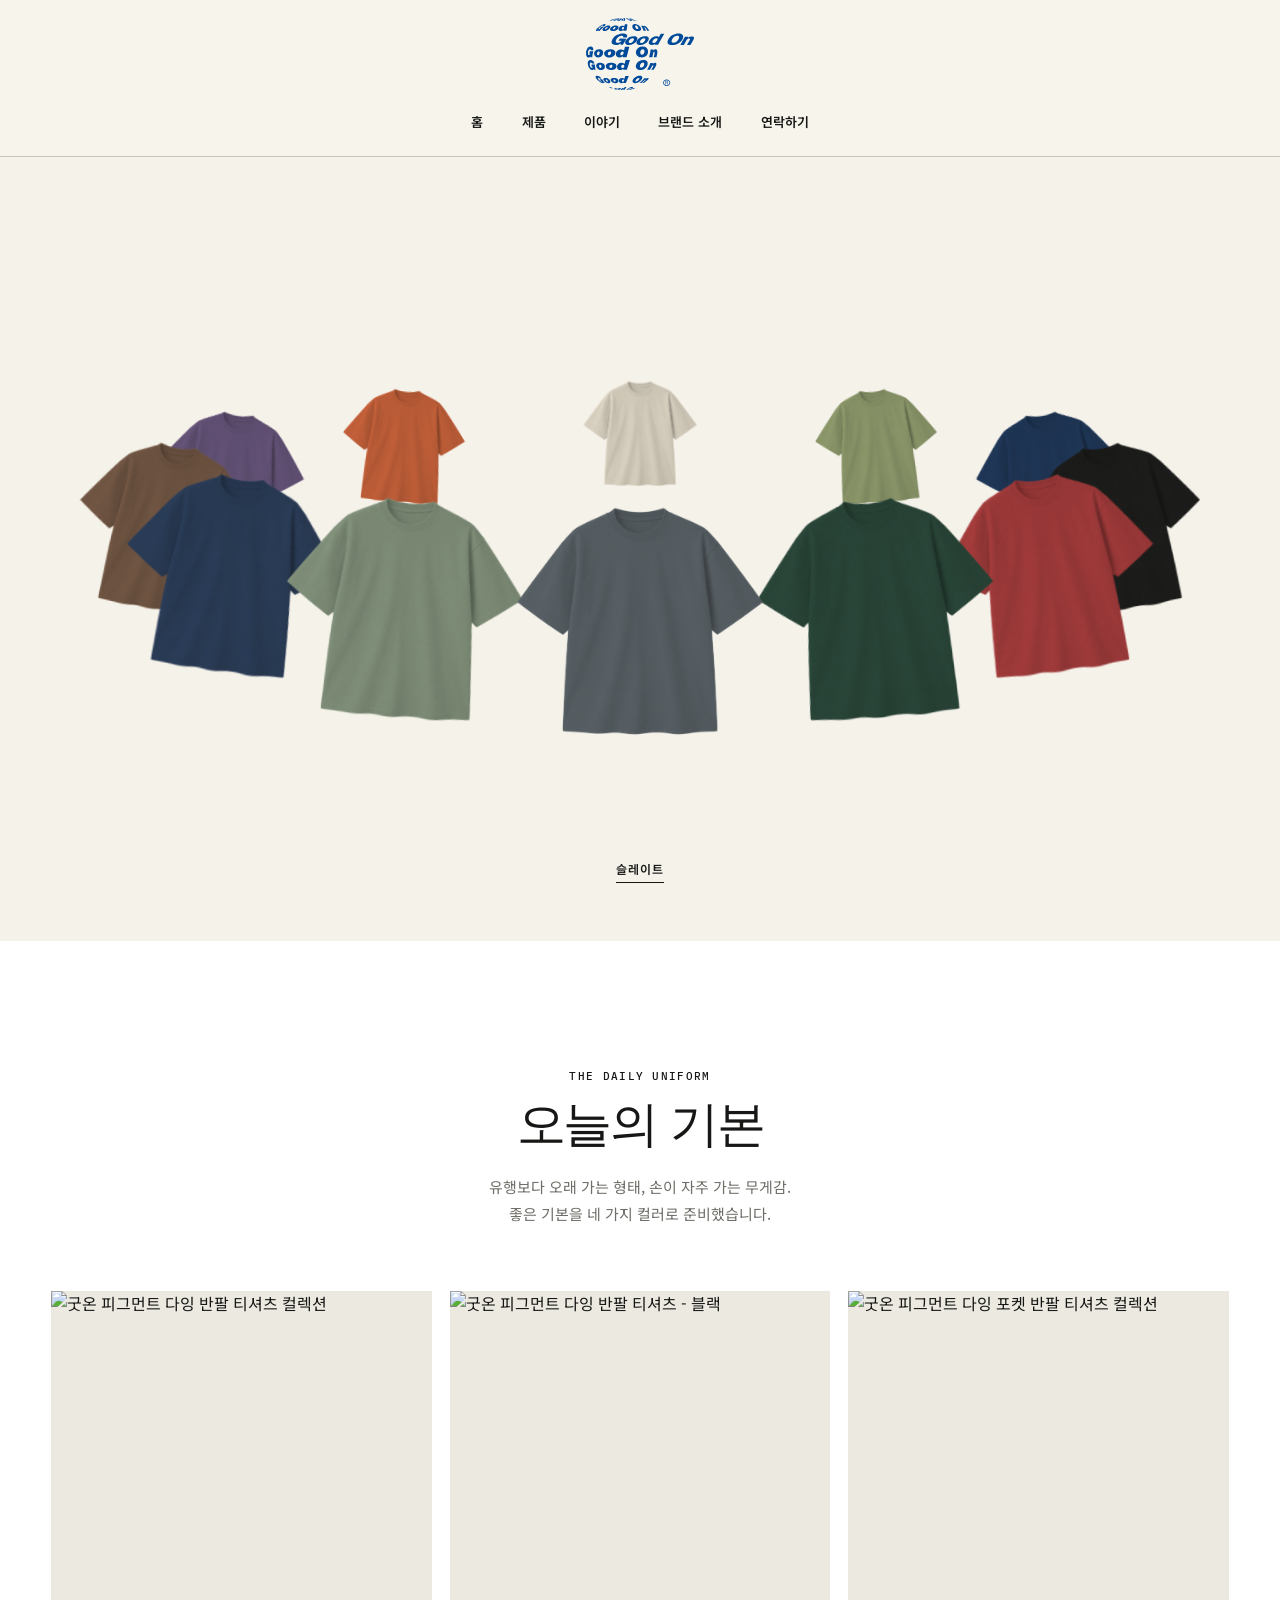
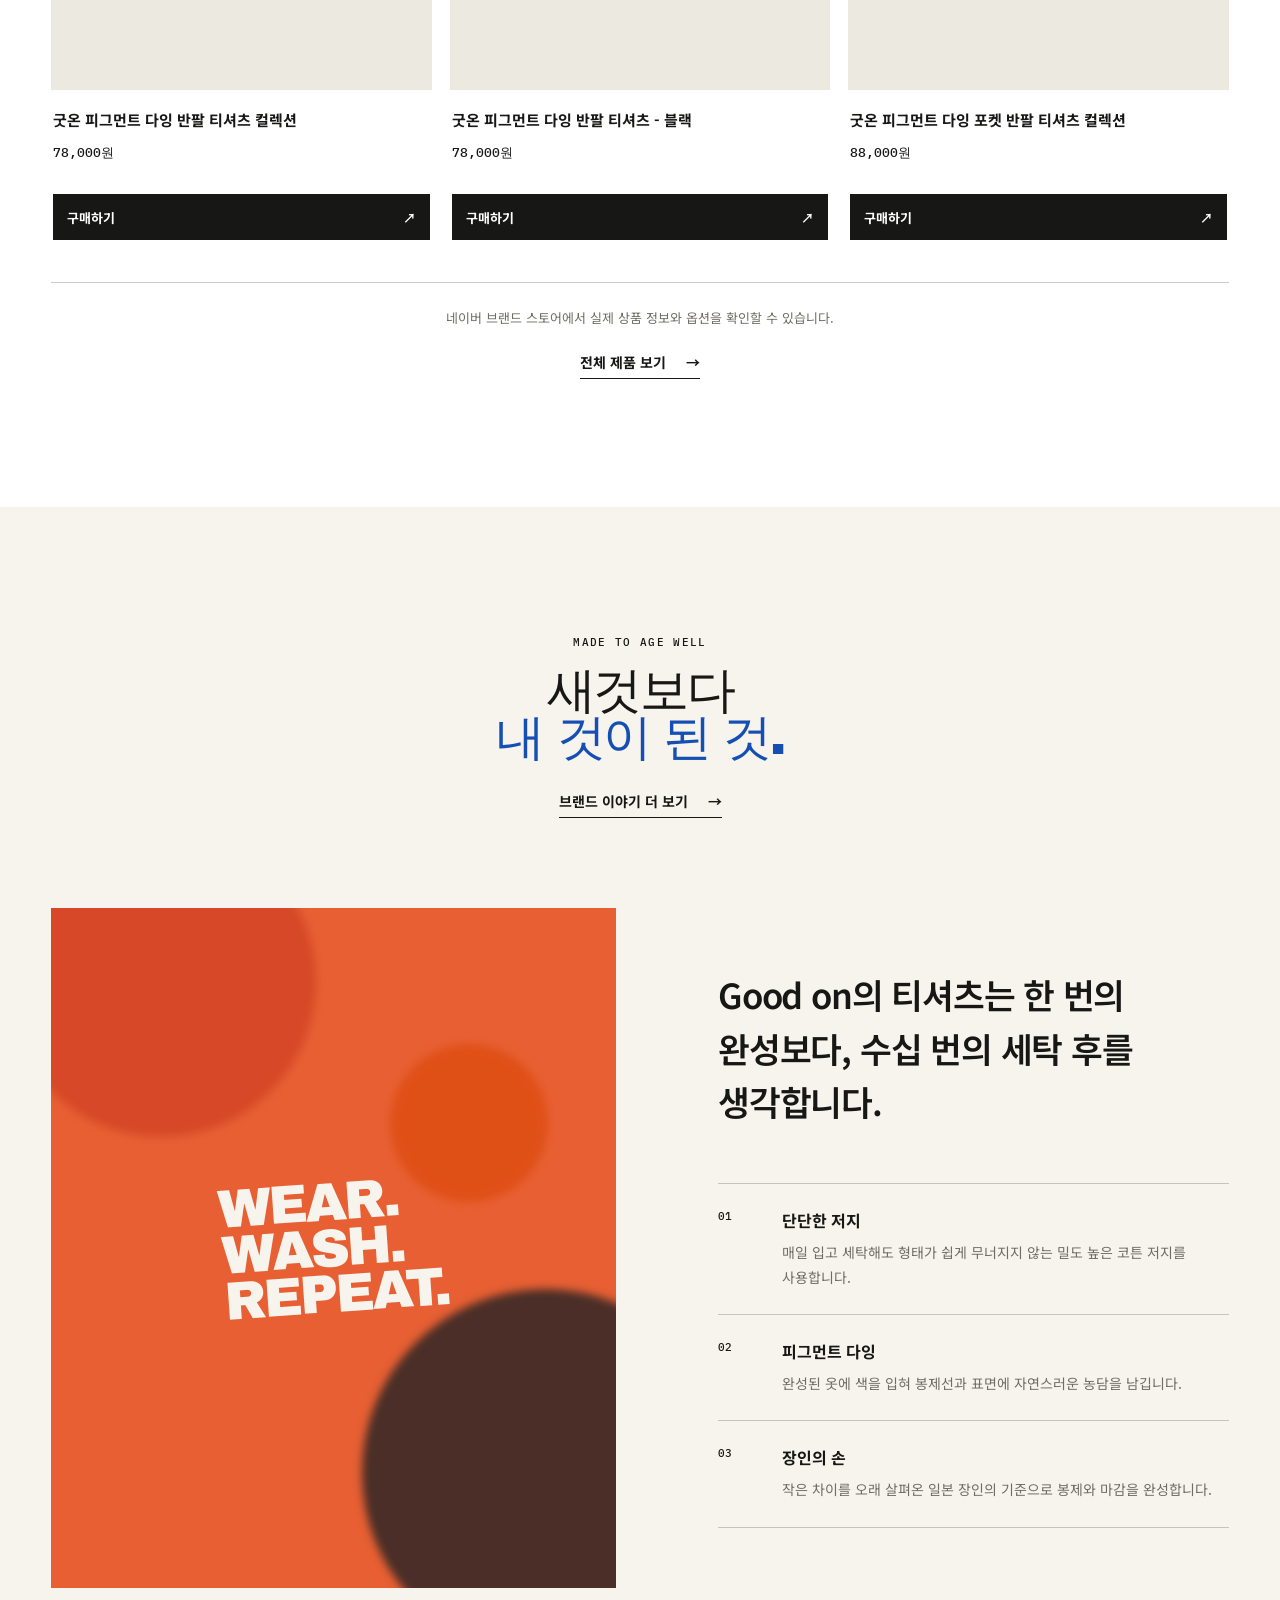
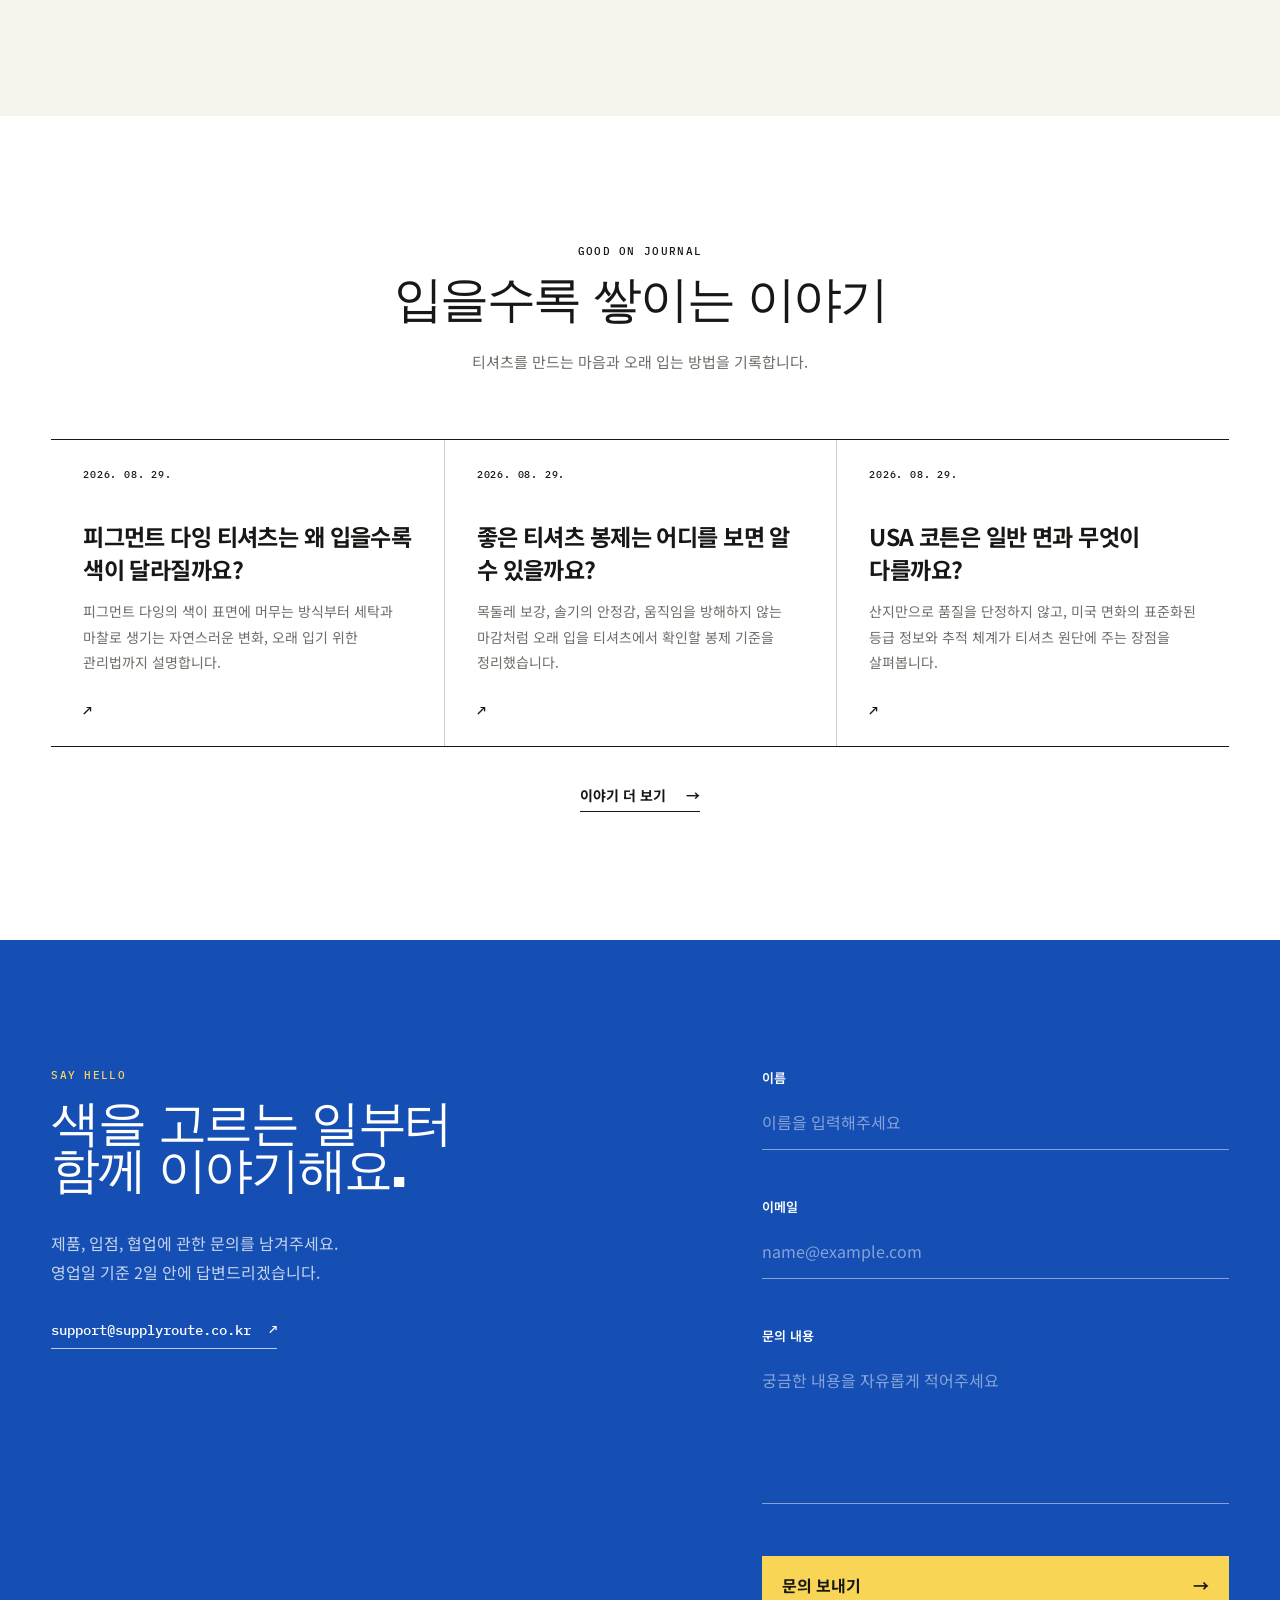
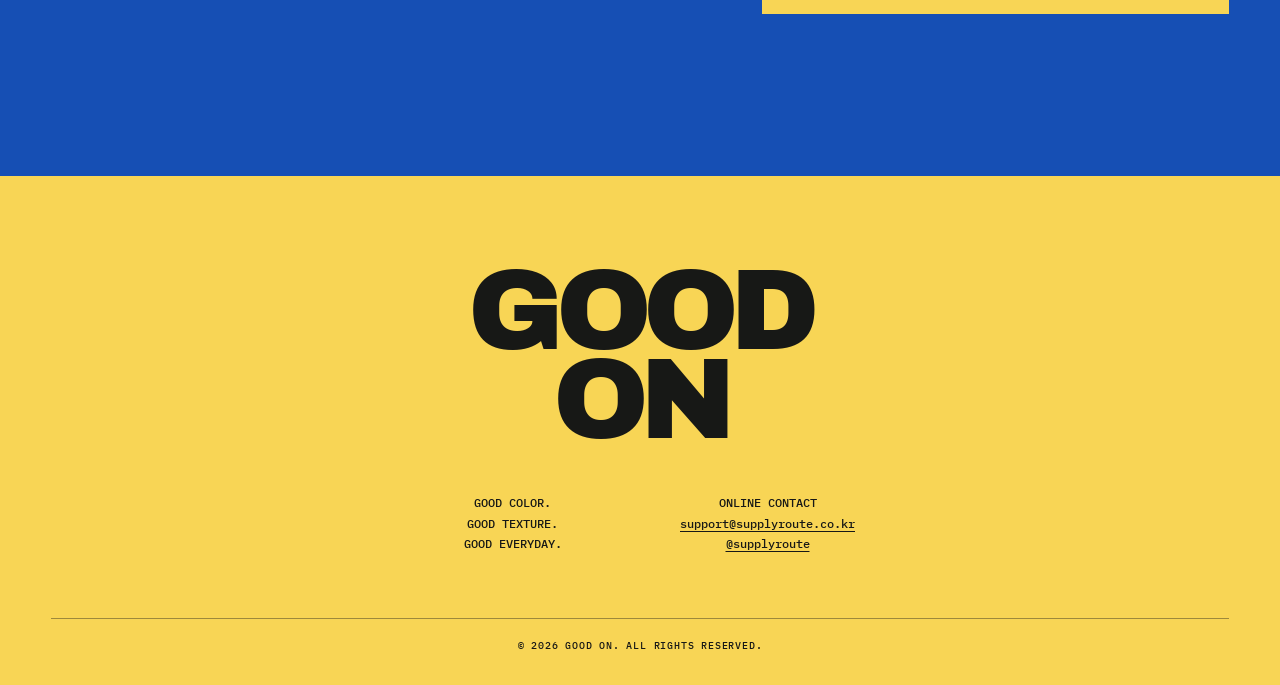
==== commit a2f9380a: "Add Good on contact page" ====
--- a/index.html
+++ b/index.html
@@ -24,7 +24,7 @@
       <a href="products.html">제품</a>
       <a href="story/">이야기</a>
       <a href="about.html">브랜드 소개</a>
-      <a href="#contact">연락하기</a>
+      <a href="contact.html">연락하기</a>
     </nav>
 
     <button class="menu-toggle" type="button" aria-expanded="false" aria-controls="mobile-menu" data-menu-toggle onclick="toggleMobileMenu()">
@@ -37,7 +37,7 @@
       <a href="products.html">제품</a>
       <a href="story/">이야기</a>
       <a href="about.html">브랜드 소개</a>
-      <a href="#contact">연락하기</a>
+      <a href="contact.html">연락하기</a>
     </nav>
   </header>
 
@@ -121,7 +121,7 @@
         <p class="eyebrow">SAY HELLO</p>
         <h2 id="contact-title">색을 고르는 일부터<br>함께 이야기해요.</h2>
         <p>제품, 입점, 협업에 관한 문의를 남겨주세요.<br>영업일 기준 2일 안에 답변드리겠습니다.</p>
-        <a href="mailto:hello@good-on.kr">hello@good-on.kr <span aria-hidden="true">↗</span></a>
+        <a href="mailto:support@supplyroute.co.kr">support@supplyroute.co.kr <span aria-hidden="true">↗</span></a>
       </div>
 
       <form class="contact-form reveal" novalidate data-contact-form>
@@ -150,7 +150,7 @@
     <div class="footer-logo" aria-label="Good on">GOOD<br>ON</div>
     <div class="footer-meta">
       <p>GOOD COLOR.<br>GOOD TEXTURE.<br>GOOD EVERYDAY.</p>
-      <p>서울특별시 성동구<br>성수이로 00길 00<br><a href="mailto:hello@good-on.kr">hello@good-on.kr</a></p>
+      <p>ONLINE CONTACT<br><a href="mailto:support@supplyroute.co.kr" target="_blank" rel="noopener noreferrer">support@supplyroute.co.kr</a><br><a href="https://www.instagram.com/supplyroute/" target="_blank" rel="noopener noreferrer">@supplyroute</a></p>
     </div>
     <p class="copyright">© <span data-year></span> GOOD ON. ALL RIGHTS RESERVED.</p>
   </footer>
--- a/styles.css
+++ b/styles.css
@@ -199,6 +199,8 @@
 .blog-post-body ul { margin: 0 0 1.8em; padding-left: 1.35em; }
 .blog-post-body li { margin-bottom: .55em; }
 .blog-post-body li::marker { color: var(--orange); }
+.blog-inline-link { color: var(--blue); text-decoration: underline; text-decoration-thickness: 1px; text-underline-offset: 4px; }
+.blog-inline-link:hover { color: var(--orange); }
 .blog-faq { margin-top: 68px; }
 .blog-faq h2 { margin: 0 0 18px; font-size: 21px; }
 .blog-faq details { padding: 18px 0; border-top: 1px solid var(--line); }
@@ -234,6 +236,26 @@
 .submit-button:hover { background: #fff0a6; }
 .submit-button:active { transform: translateY(2px); }
 .form-status { min-height: 22px; margin: 12px 0 0; color: #fff; font-size: 13px; }
+
+/* Contact — three direct channels expressed as full, icon-free color fields. */
+.contact-page-hero { display: grid; justify-items: center; padding-top: clamp(84px, 11vw, 160px); padding-bottom: clamp(68px, 9vw, 124px); text-align: center; }
+.contact-page-hero .eyebrow { color: var(--orange); }
+.contact-page-hero h1 { margin: 0; font: 400 clamp(34px, 5vw, 76px)/1 var(--font-display); letter-spacing: -.055em; }
+.contact-page-hero h1 em { color: var(--blue); font-style: normal; }
+.contact-page-lede { margin: 32px 0 0; color: var(--muted); font-size: clamp(15px, 1.4vw, 19px); line-height: 1.9; }
+.contact-links-section { padding-top: 0; background: var(--paper); }
+.contact-link-list { width: min(1180px, 100%); margin: 0 auto; border: 1px solid var(--ink); }
+.contact-link { display: grid; grid-template-columns: 100px minmax(0, 1fr) auto; align-items: center; gap: clamp(18px, 4vw, 68px); min-height: clamp(150px, 15vw, 210px); padding: clamp(28px, 4vw, 58px); color: #fff; transition: filter .2s ease, padding .25s ease; }
+.contact-link + .contact-link { border-top: 1px solid rgba(255,255,255,.55); }
+.contact-link:hover { padding-right: clamp(36px, 5.5vw, 80px); padding-left: clamp(36px, 5.5vw, 80px); filter: brightness(1.08); }
+.contact-link:active { filter: brightness(.92); }
+.contact-link-email { background: var(--blue); }
+.contact-link-sns { background: var(--orange); }
+.contact-link-store { background: var(--ink); }
+.contact-link-label { font: 500 10px/1.4 var(--font-mono); letter-spacing: .14em; }
+.contact-link strong { min-width: 0; overflow-wrap: anywhere; font-size: clamp(22px, 3.5vw, 50px); line-height: 1.15; letter-spacing: -.04em; }
+.contact-link-action { padding-bottom: 5px; border-bottom: 1px solid currentColor; font-size: 13px; font-weight: 700; white-space: nowrap; }
+.contact-page-note { margin: 24px auto 0; color: var(--muted); font-size: 12px; text-align: center; }
 
 /* Brand story — centered and spacious, with pigment color as the signature. */
 .about-page { overflow: hidden; }
@@ -350,6 +372,10 @@
   .blog-post-nav { grid-template-columns: 1fr; }
   .blog-post-nav .blog-next { text-align: left; }
   .contact { gap: 64px; }
+  .contact-page-hero h1 { font-size: clamp(34px, 9.5vw, 48px); }
+  .contact-link { grid-template-columns: 1fr; justify-items: center; gap: 18px; min-height: 190px; padding: 34px 20px; text-align: center; }
+  .contact-link:hover { padding: 34px 20px; }
+  .contact-link strong { font-size: clamp(22px, 7vw, 34px); }
   .about-hero { min-height: calc(100svh - 98px); }
   .about-logo { font-size: clamp(36px, 12vw, 58px); }
   .about-image { width: 100%; }
